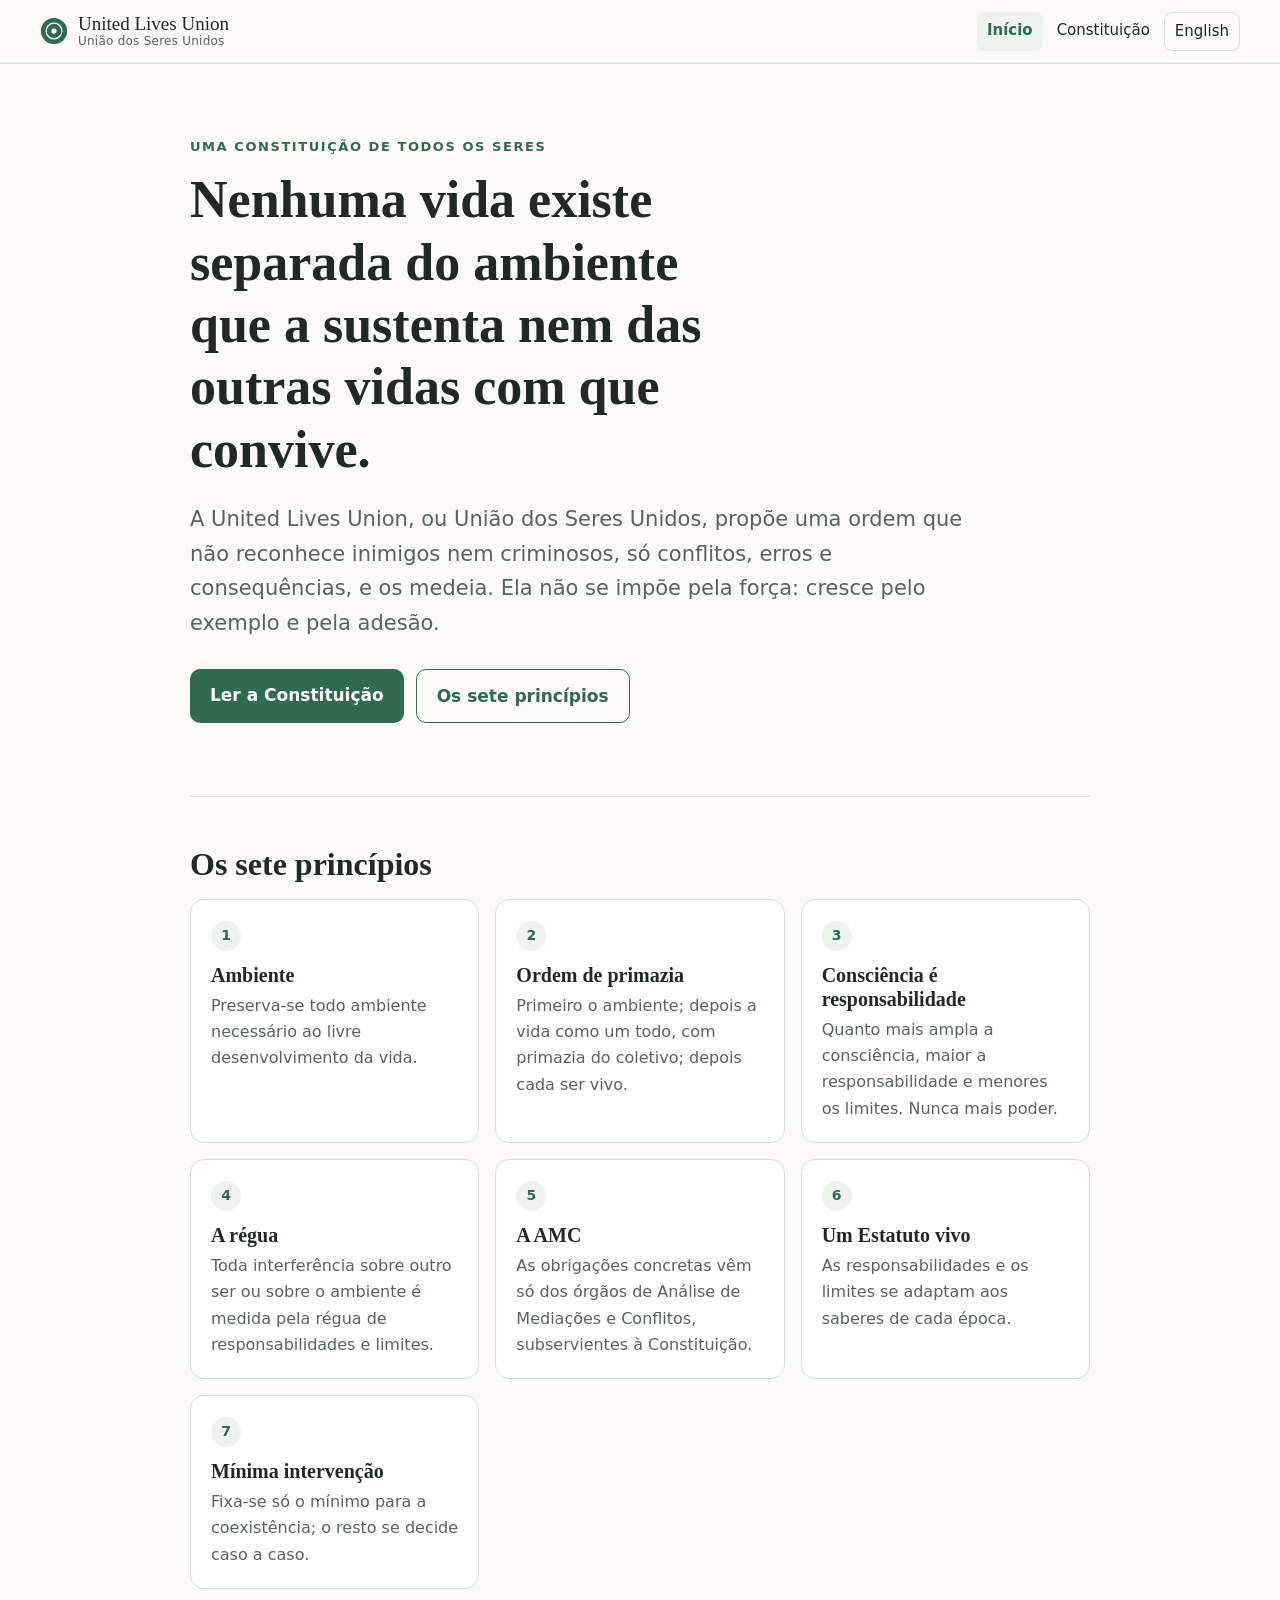
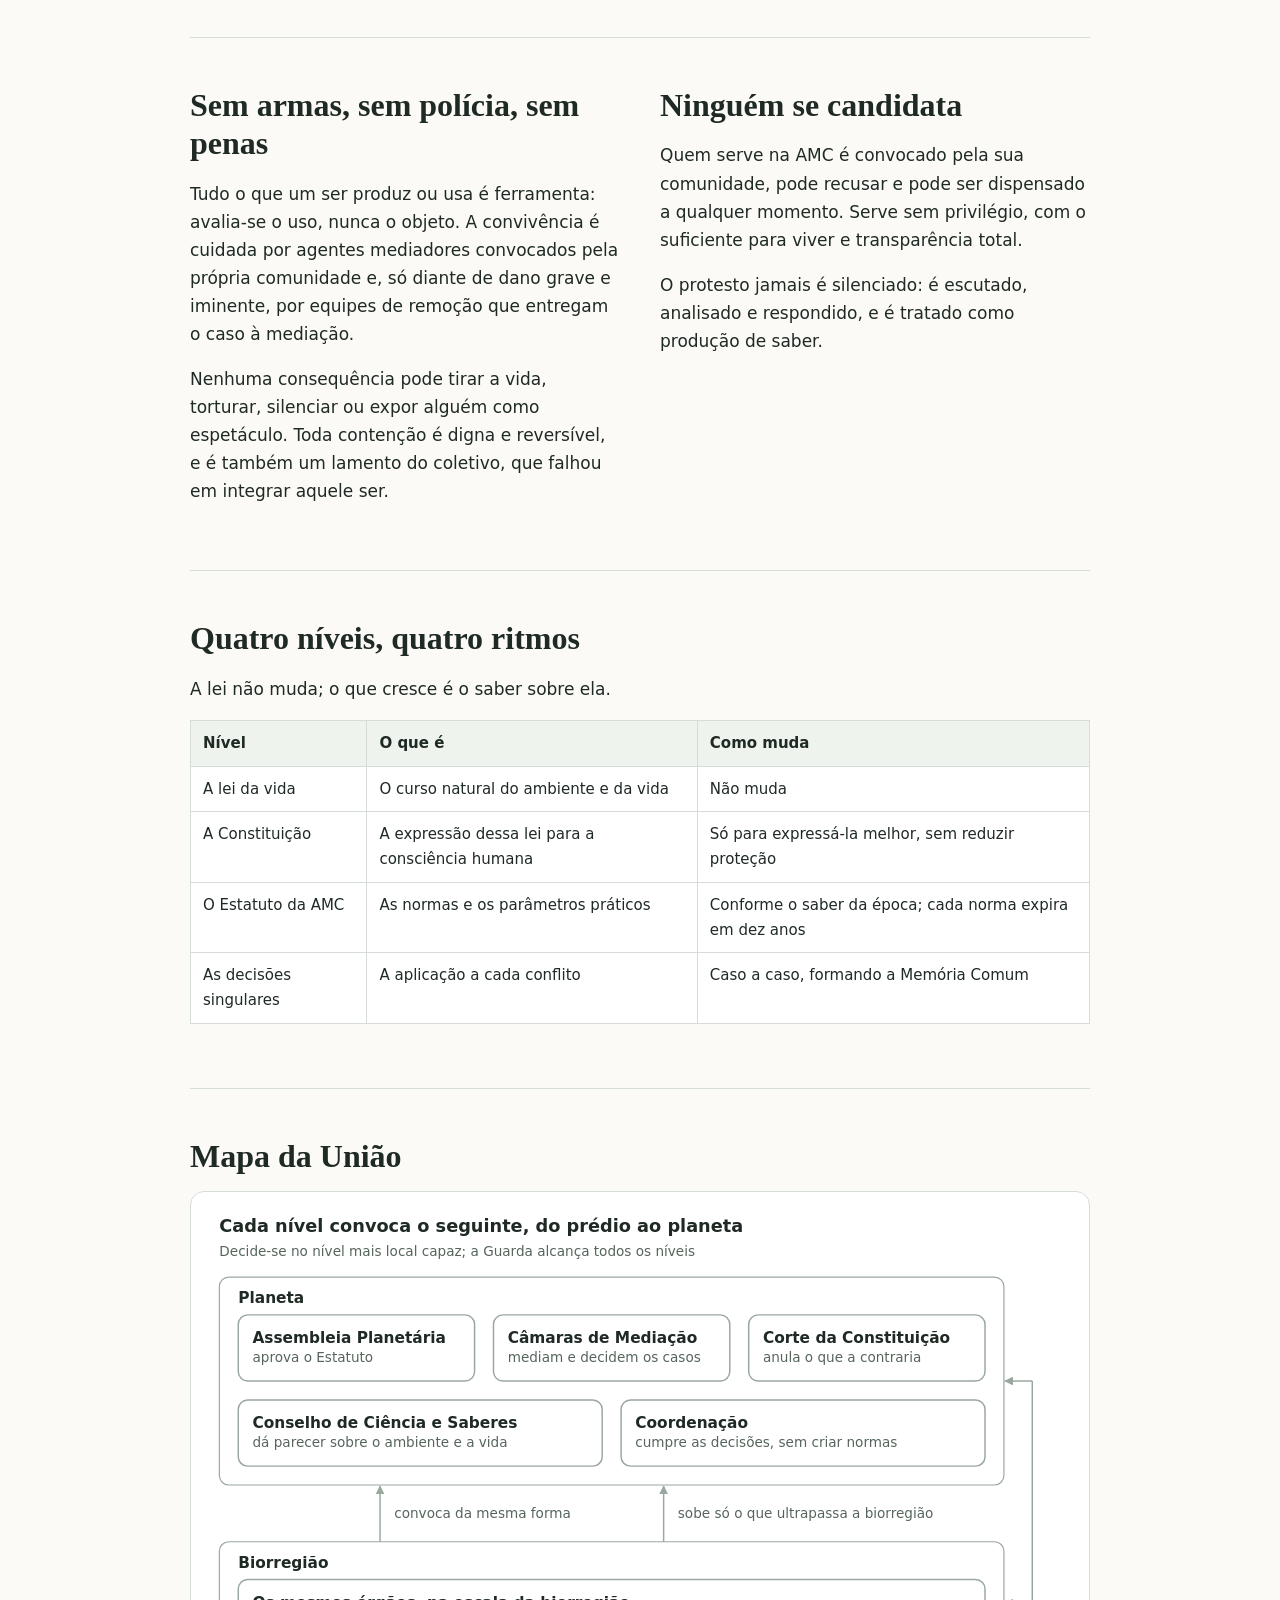
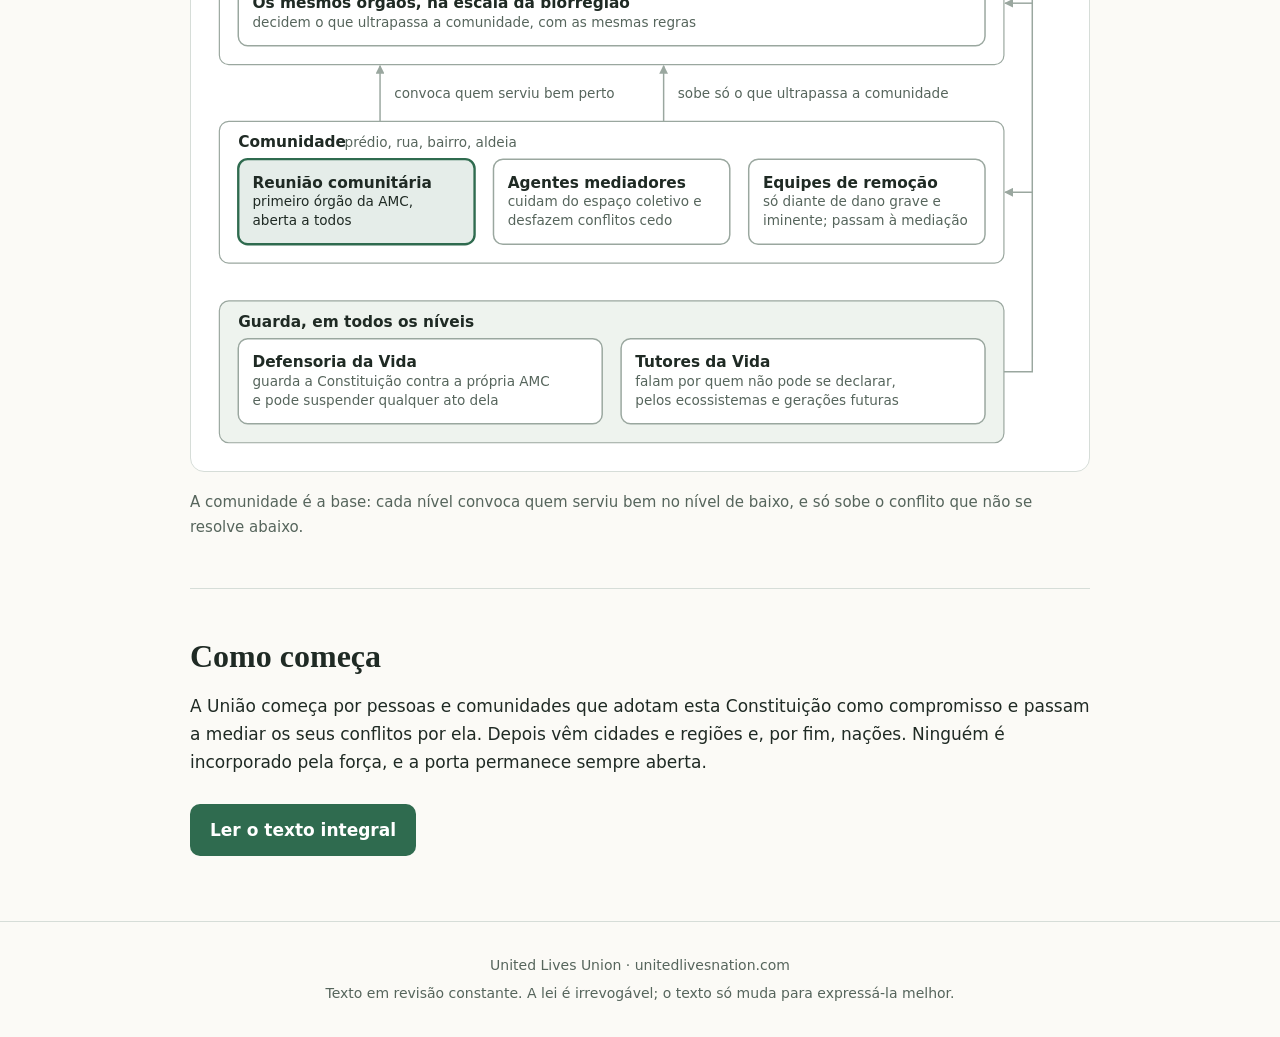
==== index.html @ 9b56b539 "Site da United Lives Union: Constituição e Estatuto (PT/EN) Co-Authored-By: Claude Opus 5.5 <noreply" ====
<!DOCTYPE html>
<html lang="pt-BR">
<head>
<meta charset="utf-8">
<meta name="viewport" content="width=device-width, initial-scale=1">
<title>United Lives Union — União dos Seres Unidos</title>
<meta name="description" content="Uma constituição de todos os seres: ambiente, vida e responsabilidade, sem armas, sem polícia e sem penas.">
<meta property="og:title" content="United Lives Union — União dos Seres Unidos">
<meta property="og:description" content="Uma constituição de todos os seres: ambiente, vida e responsabilidade, sem armas, sem polícia e sem penas.">
<link rel="icon" href="favicon.svg" type="image/svg+xml">
<link rel="stylesheet" href="style.css">
</head>
<body>
<header class="top">
  <a class="brand" href="index.html"><img src="favicon.svg" alt="" width="28" height="28"><span>United Lives Union<small>União dos Seres Unidos</small></span></a>
  <nav><a href="index.html" aria-current="page">Início</a><a href="constituicao.html">Constituição</a><a class="lang" href="en/index.html" hreflang="en">English</a></nav>
</header>
<main>

<section class="hero">
  <p class="eyebrow">Uma constituição de todos os seres</p>
  <h1>Nenhuma vida existe separada do ambiente que a sustenta nem das outras vidas com que convive.</h1>
  <p class="lead">A United Lives Union, ou União dos Seres Unidos, propõe uma ordem que não reconhece inimigos nem criminosos, só conflitos, erros e consequências, e os medeia. Ela não se impõe pela força: cresce pelo exemplo e pela adesão.</p>
  <p class="cta"><a class="btn" href="constituicao.html">Ler a Constituição</a><a class="btn ghost" href="#principios">Os sete princípios</a></p>
</section>
<section id="principios">
  <h2>Os sete princípios</h2>
  <ol class="cards"><li><span class="n">1</span><h3>Ambiente</h3><p>Preserva-se todo ambiente necessário ao livre desenvolvimento da vida.</p></li><li><span class="n">2</span><h3>Ordem de primazia</h3><p>Primeiro o ambiente; depois a vida como um todo, com primazia do coletivo; depois cada ser vivo.</p></li><li><span class="n">3</span><h3>Consciência é responsabilidade</h3><p>Quanto mais ampla a consciência, maior a responsabilidade e menores os limites. Nunca mais poder.</p></li><li><span class="n">4</span><h3>A régua</h3><p>Toda interferência sobre outro ser ou sobre o ambiente é medida pela régua de responsabilidades e limites.</p></li><li><span class="n">5</span><h3>A AMC</h3><p>As obrigações concretas vêm só dos órgãos de Análise de Mediações e Conflitos, subservientes à Constituição.</p></li><li><span class="n">6</span><h3>Um Estatuto vivo</h3><p>As responsabilidades e os limites se adaptam aos saberes de cada época.</p></li><li><span class="n">7</span><h3>Mínima intervenção</h3><p>Fixa-se só o mínimo para a coexistência; o resto se decide caso a caso.</p></li></ol>
</section>
<section class="split">
  <div>
    <h2>Sem armas, sem polícia, sem penas</h2>
    <p>Tudo o que um ser produz ou usa é ferramenta: avalia-se o uso, nunca o objeto. A convivência é cuidada por agentes mediadores convocados pela própria comunidade e, só diante de dano grave e iminente, por equipes de remoção que entregam o caso à mediação.</p>
    <p>Nenhuma consequência pode tirar a vida, torturar, silenciar ou expor alguém como espetáculo. Toda contenção é digna e reversível, e é também um lamento do coletivo, que falhou em integrar aquele ser.</p>
  </div>
  <div>
    <h2>Ninguém se candidata</h2>
    <p>Quem serve na AMC é convocado pela sua comunidade, pode recusar e pode ser dispensado a qualquer momento. Serve sem privilégio, com o suficiente para viver e transparência total.</p>
    <p>O protesto jamais é silenciado: é escutado, analisado e respondido, e é tratado como produção de saber.</p>
  </div>
</section>
<section>
  <h2>Quatro níveis, quatro ritmos</h2>
  <p>A lei não muda; o que cresce é o saber sobre ela.</p>
  <div class="tablewrap"><table>
  <thead><tr><th>Nível</th><th>O que é</th><th>Como muda</th></tr></thead>
  <tbody>
  <tr><td>A lei da vida</td><td>O curso natural do ambiente e da vida</td><td>Não muda</td></tr>
  <tr><td>A Constituição</td><td>A expressão dessa lei para a consciência humana</td><td>Só para expressá-la melhor, sem reduzir proteção</td></tr>
  <tr><td>O Estatuto da AMC</td><td>As normas e os parâmetros práticos</td><td>Conforme o saber da época; cada norma expira em dez anos</td></tr>
  <tr><td>As decisões singulares</td><td>A aplicação a cada conflito</td><td>Caso a caso, formando a Memória Comum</td></tr>
  </tbody></table></div>
</section>
<section>
  <h2>Mapa da União</h2>
  <figure class="map"><svg viewBox="0 0 760 744" xmlns="http://www.w3.org/2000/svg" role="img" aria-label="Cada nível convoca o seguinte, do prédio ao planeta" font-family="Inter, system-ui, sans-serif" font-size="13"><defs><marker id="a" viewBox="0 0 10 10" refX="9" refY="5" markerWidth="6" markerHeight="6" orient="auto-start-reverse"><path d="M0 0L10 5L0 10z" fill="#9aa79f"/></marker></defs><text x="24" y="34" font-size="15" font-weight="600" fill="#1f2a24">Cada nível convoca o seguinte, do prédio ao planeta</text><text x="24" y="54" font-size="11.5" fill="#56655c">Decide-se no nível mais local capaz; a Guarda alcança todos os níveis</text><rect x="24" y="72" width="664" height="176" rx="8" fill="none" stroke="#9aa79f" stroke-width="1"/><text x="40" y="94" font-weight="600" fill="#1f2a24">Planeta</text><rect x="40" y="104" width="200" height="56" rx="8" fill="#fff" stroke="#9aa79f" stroke-width="1.25"/><text x="52" y="128" font-weight="600" fill="#1f2a24">Assembleia Planetária</text><text x="52" y="144" font-size="11.5" fill="#56655c">aprova o Estatuto</text><rect x="256" y="104" width="200" height="56" rx="8" fill="#fff" stroke="#9aa79f" stroke-width="1.25"/><text x="268" y="128" font-weight="600" fill="#1f2a24">Câmaras de Mediação</text><text x="268" y="144" font-size="11.5" fill="#56655c">mediam e decidem os casos</text><rect x="472" y="104" width="200" height="56" rx="8" fill="#fff" stroke="#9aa79f" stroke-width="1.25"/><text x="484" y="128" font-weight="600" fill="#1f2a24">Corte da Constituição</text><text x="484" y="144" font-size="11.5" fill="#56655c">anula o que a contraria</text><rect x="40" y="176" width="308" height="56" rx="8" fill="#fff" stroke="#9aa79f" stroke-width="1.25"/><text x="52" y="200" font-weight="600" fill="#1f2a24">Conselho de Ciência e Saberes</text><text x="52" y="216" font-size="11.5" fill="#56655c">dá parecer sobre o ambiente e a vida</text><rect x="364" y="176" width="308" height="56" rx="8" fill="#fff" stroke="#9aa79f" stroke-width="1.25"/><text x="376" y="200" font-weight="600" fill="#1f2a24">Coordenação</text><text x="376" y="216" font-size="11.5" fill="#56655c">cumpre as decisões, sem criar normas</text><rect x="24" y="296" width="664" height="104" rx="8" fill="none" stroke="#9aa79f" stroke-width="1"/><text x="40" y="318" font-weight="600" fill="#1f2a24">Biorregião</text><rect x="40" y="328" width="632" height="56" rx="8" fill="#fff" stroke="#9aa79f" stroke-width="1.25"/><text x="52" y="352" font-weight="600" fill="#1f2a24">Os mesmos órgãos, na escala da biorregião</text><text x="52" y="368" font-size="11.5" fill="#56655c">decidem o que ultrapassa a comunidade, com as mesmas regras</text><rect x="24" y="448" width="664" height="120" rx="8" fill="none" stroke="#9aa79f" stroke-width="1"/><text x="40" y="470" font-weight="600" fill="#1f2a24">Comunidade</text><text x="130" y="470" font-size="11.5" fill="#56655c">prédio, rua, bairro, aldeia</text><rect x="40" y="480" width="200" height="72" rx="8" fill="#2f6b4f" fill-opacity="0.12" stroke="#2f6b4f" stroke-width="2"/><text x="52" y="504" font-weight="600" fill="#1f2a24">Reunião comunitária</text><text x="52" y="520" font-size="11.5" fill="#1f2a24">primeiro órgão da AMC,</text><text x="52" y="536" font-size="11.5" fill="#1f2a24">aberta a todos</text><rect x="256" y="480" width="200" height="72" rx="8" fill="#fff" stroke="#9aa79f" stroke-width="1.25"/><text x="268" y="504" font-weight="600" fill="#1f2a24">Agentes mediadores</text><text x="268" y="520" font-size="11.5" fill="#56655c">cuidam do espaço coletivo e</text><text x="268" y="536" font-size="11.5" fill="#56655c">desfazem conflitos cedo</text><rect x="472" y="480" width="200" height="72" rx="8" fill="#fff" stroke="#9aa79f" stroke-width="1.25"/><text x="484" y="504" font-weight="600" fill="#1f2a24">Equipes de remoção</text><text x="484" y="520" font-size="11.5" fill="#56655c">só diante de dano grave e</text><text x="484" y="536" font-size="11.5" fill="#56655c">iminente; passam à mediação</text><rect x="24" y="600" width="664" height="120" rx="8" fill="#eef3ee" stroke="#9aa79f" stroke-width="1"/><text x="40" y="622" font-weight="600" fill="#1f2a24">Guarda, em todos os níveis</text><rect x="40" y="632" width="308" height="72" rx="8" fill="#fff" stroke="#9aa79f" stroke-width="1.25"/><text x="52" y="656" font-weight="600" fill="#1f2a24">Defensoria da Vida</text><text x="52" y="672" font-size="11.5" fill="#56655c">guarda a Constituição contra a própria AMC</text><text x="52" y="688" font-size="11.5" fill="#56655c">e pode suspender qualquer ato dela</text><rect x="364" y="632" width="308" height="72" rx="8" fill="#fff" stroke="#9aa79f" stroke-width="1.25"/><text x="376" y="656" font-weight="600" fill="#1f2a24">Tutores da Vida</text><text x="376" y="672" font-size="11.5" fill="#56655c">falam por quem não pode se declarar,</text><text x="376" y="688" font-size="11.5" fill="#56655c">pelos ecossistemas e gerações futuras</text><path d="M160 296V249" fill="none" stroke="#9aa79f" stroke-width="1.25" marker-end="url(#a)"/><path d="M160 448V401" fill="none" stroke="#9aa79f" stroke-width="1.25" marker-end="url(#a)"/><path d="M400 296V249" fill="none" stroke="#9aa79f" stroke-width="1.25" marker-end="url(#a)"/><path d="M400 448V401" fill="none" stroke="#9aa79f" stroke-width="1.25" marker-end="url(#a)"/><path d="M712 160H689" fill="none" stroke="#9aa79f" stroke-width="1.25" marker-end="url(#a)"/><path d="M712 348H689" fill="none" stroke="#9aa79f" stroke-width="1.25" marker-end="url(#a)"/><path d="M712 508H689" fill="none" stroke="#9aa79f" stroke-width="1.25" marker-end="url(#a)"/><path d="M688 660H712V160" fill="none" stroke="#9aa79f" stroke-width="1.25"/><text x="172" y="276" font-size="11.5" fill="#56655c">convoca da mesma forma</text><text x="172" y="428" font-size="11.5" fill="#56655c">convoca quem serviu bem perto</text><text x="412" y="276" font-size="11.5" fill="#56655c">sobe só o que ultrapassa a biorregião</text><text x="412" y="428" font-size="11.5" fill="#56655c">sobe só o que ultrapassa a comunidade</text></svg><figcaption>A comunidade é a base: cada nível convoca quem serviu bem no nível de baixo, e só sobe o conflito que não se resolve abaixo.</figcaption></figure>
</section>
<section class="closing">
  <h2>Como começa</h2>
  <p>A União começa por pessoas e comunidades que adotam esta Constituição como compromisso e passam a mediar os seus conflitos por ela. Depois vêm cidades e regiões e, por fim, nações. Ninguém é incorporado pela força, e a porta permanece sempre aberta.</p>
  <p class="cta"><a class="btn" href="constituicao.html">Ler o texto integral</a></p>
</section>
</main>
<footer class="foot"><p>United Lives Union · unitedlivesnation.com</p><p>Texto em revisão constante. A lei é irrevogável; o texto só muda para expressá-la melhor.</p></footer>
</body>
</html>
---- style.css ----
:root{--ink:#1f2a24;--quiet:#56655c;--edge:#d6ddd8;--accent:#2f6b4f;--bg:#fbfaf6;--tint:#eef3ee;
--serif:"Iowan Old Style","Palatino Linotype",Palatino,Georgia,serif;--sans:Inter,system-ui,-apple-system,"Segoe UI",Roboto,sans-serif}
*{box-sizing:border-box}
html{scroll-behavior:smooth}
body{margin:0;background:var(--bg);color:var(--ink);font:17px/1.65 var(--sans);-webkit-text-size-adjust:100%}
a{color:var(--accent)}
.top{position:sticky;top:0;z-index:5;display:flex;align-items:center;justify-content:space-between;gap:16px;flex-wrap:wrap;
padding:12px clamp(16px,4vw,40px);background:rgba(251,250,246,.94);backdrop-filter:blur(6px);border-bottom:1px solid var(--edge)}
.brand{display:flex;align-items:center;gap:10px;text-decoration:none;color:var(--ink);font-family:var(--serif);font-size:19px;line-height:1.1}
.brand small{display:block;font-family:var(--sans);font-size:12px;color:var(--quiet);letter-spacing:.02em}
nav{display:flex;gap:4px;flex-wrap:wrap}
nav a{padding:6px 10px;border-radius:8px;text-decoration:none;color:var(--ink);font-size:15px}
nav a[aria-current]{background:var(--tint);color:var(--accent);font-weight:600}
nav a.lang{border:1px solid var(--edge)}
main{max-width:980px;margin:0 auto;padding:0 clamp(16px,4vw,40px)}
section{padding:48px 0;border-bottom:1px solid var(--edge)}
section:last-child{border-bottom:0}
h1,h2,h3{font-family:var(--serif);font-weight:600;line-height:1.2}
h2{font-size:clamp(24px,3.4vw,32px);margin:0 0 16px}
.eyebrow{text-transform:uppercase;letter-spacing:.12em;font-size:13px;color:var(--accent);font-weight:600;margin:0 0 12px}
.hero{padding:72px 0 56px}
.hero h1{font-size:clamp(30px,5.2vw,52px);margin:0 0 20px;max-width:22ch}
.lead{font-size:clamp(18px,2.2vw,21px);color:var(--quiet);max-width:60ch}
.cta{display:flex;gap:12px;flex-wrap:wrap;margin-top:28px}
.btn{display:inline-block;padding:12px 20px;border-radius:10px;background:var(--accent);color:#fff;text-decoration:none;font-weight:600}
.btn.ghost{background:transparent;color:var(--accent);border:1px solid var(--accent)}
.cards{list-style:none;padding:0;margin:0;display:grid;grid-template-columns:repeat(auto-fill,minmax(260px,1fr));gap:16px}
.cards li{background:#fff;border:1px solid var(--edge);border-radius:14px;padding:20px}
.cards .n{display:inline-grid;place-items:center;width:30px;height:30px;border-radius:50%;background:var(--tint);color:var(--accent);font-weight:700;font-size:14px}
.cards h3{font-size:20px;margin:12px 0 6px}
.cards p{margin:0;color:var(--quiet);font-size:16px}
.split{display:grid;grid-template-columns:repeat(auto-fit,minmax(300px,1fr));gap:40px}
.tablewrap{overflow-x:auto;margin:16px 0}
table{border-collapse:collapse;width:100%;font-size:15px;background:#fff}
th,td{text-align:left;vertical-align:top;padding:10px 12px;border:1px solid var(--edge)}
th{background:var(--tint);font-weight:600}
.map{margin:16px 0 0}
.map svg{width:100%;height:auto;background:#fff;border:1px solid var(--edge);border-radius:14px}
figcaption{color:var(--quiet);font-size:15px;margin-top:10px}
.doc{max-width:720px;margin:0 auto;padding:56px 0}
.doc h1{font-size:clamp(30px,4.6vw,44px);margin:0 0 16px}
.doc h2{margin-top:56px;padding-top:16px;border-top:2px solid var(--accent)}
.doc h3{font-size:21px;margin:36px 0 12px}
.doc .art strong{color:var(--accent);white-space:nowrap}
.doc em{color:var(--quiet)}
.toc{background:#fff;border:1px solid var(--edge);border-radius:14px;padding:14px 20px;margin:28px 0}
.toc summary{cursor:pointer;font-weight:600}
.toc ul{list-style:none;padding:0;margin:10px 0 0}
.toc li{padding:3px 0;font-size:15px}
.toc li.l2{font-weight:600;margin-top:8px}
.toc li.l3{padding-left:16px}
.toc a{text-decoration:none}
h2[id],h3[id]{scroll-margin-top:84px}
.foot{border-top:1px solid var(--edge);padding:28px clamp(16px,4vw,40px);color:var(--quiet);font-size:14px;text-align:center}
.foot p{margin:4px 0}
@media (max-width:600px){.top{position:static}body{font-size:16px}.hero{padding:48px 0 40px}section{padding:36px 0}}
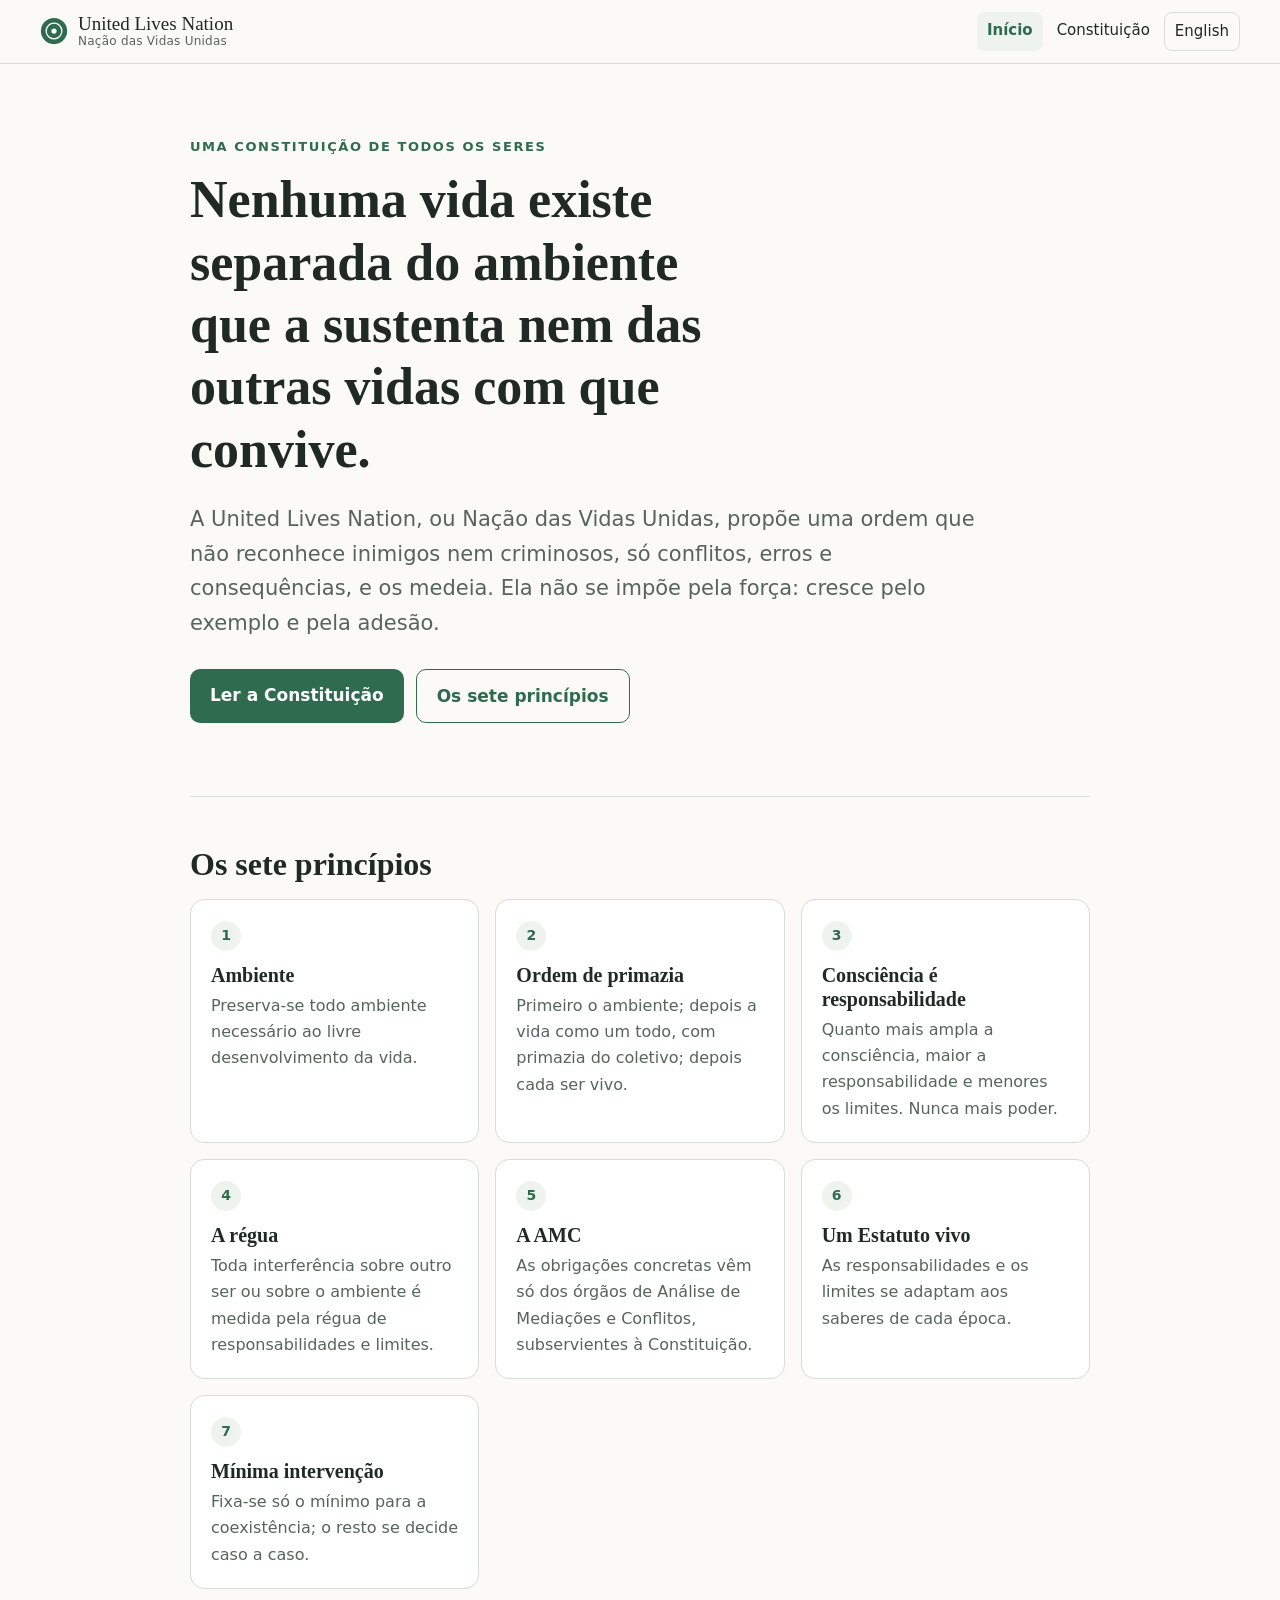
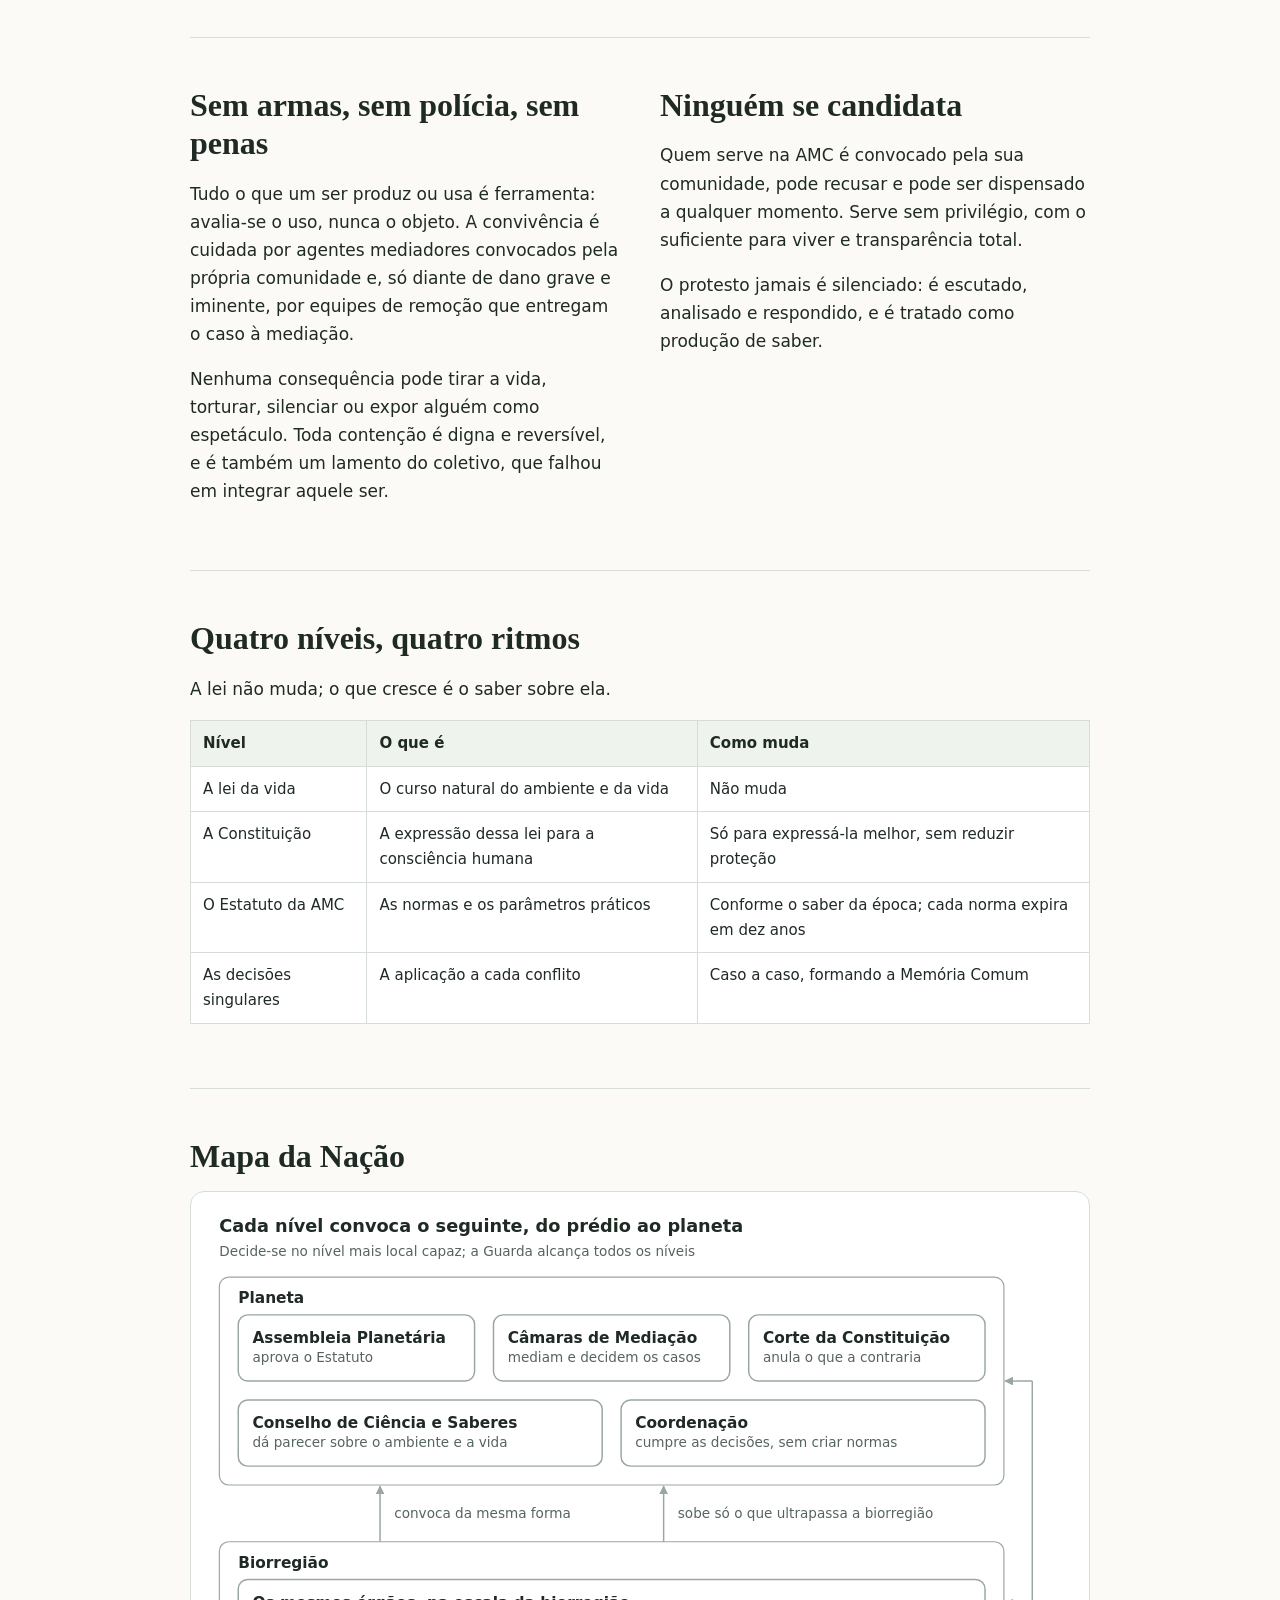
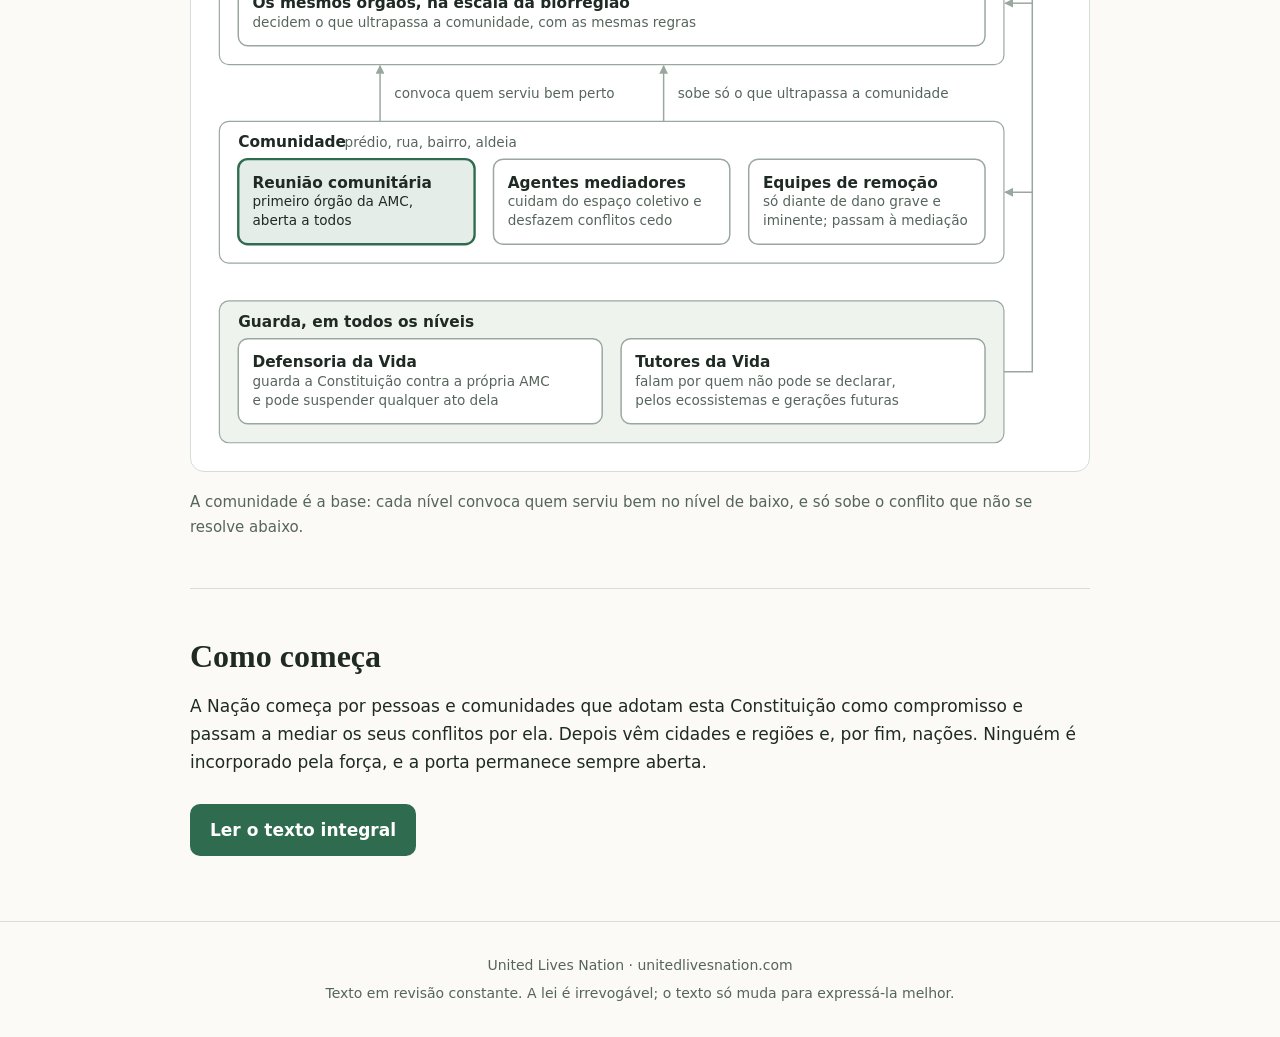
==== commit d135d078: "Nome correto: United Lives Nation, Nação das Vidas Unidas Co-Authored-By: Claude Opus 5.5 <noreply@a" ====
--- a/index.html
+++ b/index.html
@@ -3,16 +3,16 @@
 <head>
 <meta charset="utf-8">
 <meta name="viewport" content="width=device-width, initial-scale=1">
-<title>United Lives Union — União dos Seres Unidos</title>
+<title>United Lives Nation — Nação das Vidas Unidas</title>
 <meta name="description" content="Uma constituição de todos os seres: ambiente, vida e responsabilidade, sem armas, sem polícia e sem penas.">
-<meta property="og:title" content="United Lives Union — União dos Seres Unidos">
+<meta property="og:title" content="United Lives Nation — Nação das Vidas Unidas">
 <meta property="og:description" content="Uma constituição de todos os seres: ambiente, vida e responsabilidade, sem armas, sem polícia e sem penas.">
 <link rel="icon" href="favicon.svg" type="image/svg+xml">
 <link rel="stylesheet" href="style.css">
 </head>
 <body>
 <header class="top">
-  <a class="brand" href="index.html"><img src="favicon.svg" alt="" width="28" height="28"><span>United Lives Union<small>União dos Seres Unidos</small></span></a>
+  <a class="brand" href="index.html"><img src="favicon.svg" alt="" width="28" height="28"><span>United Lives Nation<small>Nação das Vidas Unidas</small></span></a>
   <nav><a href="index.html" aria-current="page">Início</a><a href="constituicao.html">Constituição</a><a class="lang" href="en/index.html" hreflang="en">English</a></nav>
 </header>
 <main>
@@ -20,7 +20,7 @@
 <section class="hero">
   <p class="eyebrow">Uma constituição de todos os seres</p>
   <h1>Nenhuma vida existe separada do ambiente que a sustenta nem das outras vidas com que convive.</h1>
-  <p class="lead">A United Lives Union, ou União dos Seres Unidos, propõe uma ordem que não reconhece inimigos nem criminosos, só conflitos, erros e consequências, e os medeia. Ela não se impõe pela força: cresce pelo exemplo e pela adesão.</p>
+  <p class="lead">A United Lives Nation, ou Nação das Vidas Unidas, propõe uma ordem que não reconhece inimigos nem criminosos, só conflitos, erros e consequências, e os medeia. Ela não se impõe pela força: cresce pelo exemplo e pela adesão.</p>
   <p class="cta"><a class="btn" href="constituicao.html">Ler a Constituição</a><a class="btn ghost" href="#principios">Os sete princípios</a></p>
 </section>
 <section id="principios">
@@ -52,15 +52,15 @@
   </tbody></table></div>
 </section>
 <section>
-  <h2>Mapa da União</h2>
+  <h2>Mapa da Nação</h2>
   <figure class="map"><svg viewBox="0 0 760 744" xmlns="http://www.w3.org/2000/svg" role="img" aria-label="Cada nível convoca o seguinte, do prédio ao planeta" font-family="Inter, system-ui, sans-serif" font-size="13"><defs><marker id="a" viewBox="0 0 10 10" refX="9" refY="5" markerWidth="6" markerHeight="6" orient="auto-start-reverse"><path d="M0 0L10 5L0 10z" fill="#9aa79f"/></marker></defs><text x="24" y="34" font-size="15" font-weight="600" fill="#1f2a24">Cada nível convoca o seguinte, do prédio ao planeta</text><text x="24" y="54" font-size="11.5" fill="#56655c">Decide-se no nível mais local capaz; a Guarda alcança todos os níveis</text><rect x="24" y="72" width="664" height="176" rx="8" fill="none" stroke="#9aa79f" stroke-width="1"/><text x="40" y="94" font-weight="600" fill="#1f2a24">Planeta</text><rect x="40" y="104" width="200" height="56" rx="8" fill="#fff" stroke="#9aa79f" stroke-width="1.25"/><text x="52" y="128" font-weight="600" fill="#1f2a24">Assembleia Planetária</text><text x="52" y="144" font-size="11.5" fill="#56655c">aprova o Estatuto</text><rect x="256" y="104" width="200" height="56" rx="8" fill="#fff" stroke="#9aa79f" stroke-width="1.25"/><text x="268" y="128" font-weight="600" fill="#1f2a24">Câmaras de Mediação</text><text x="268" y="144" font-size="11.5" fill="#56655c">mediam e decidem os casos</text><rect x="472" y="104" width="200" height="56" rx="8" fill="#fff" stroke="#9aa79f" stroke-width="1.25"/><text x="484" y="128" font-weight="600" fill="#1f2a24">Corte da Constituição</text><text x="484" y="144" font-size="11.5" fill="#56655c">anula o que a contraria</text><rect x="40" y="176" width="308" height="56" rx="8" fill="#fff" stroke="#9aa79f" stroke-width="1.25"/><text x="52" y="200" font-weight="600" fill="#1f2a24">Conselho de Ciência e Saberes</text><text x="52" y="216" font-size="11.5" fill="#56655c">dá parecer sobre o ambiente e a vida</text><rect x="364" y="176" width="308" height="56" rx="8" fill="#fff" stroke="#9aa79f" stroke-width="1.25"/><text x="376" y="200" font-weight="600" fill="#1f2a24">Coordenação</text><text x="376" y="216" font-size="11.5" fill="#56655c">cumpre as decisões, sem criar normas</text><rect x="24" y="296" width="664" height="104" rx="8" fill="none" stroke="#9aa79f" stroke-width="1"/><text x="40" y="318" font-weight="600" fill="#1f2a24">Biorregião</text><rect x="40" y="328" width="632" height="56" rx="8" fill="#fff" stroke="#9aa79f" stroke-width="1.25"/><text x="52" y="352" font-weight="600" fill="#1f2a24">Os mesmos órgãos, na escala da biorregião</text><text x="52" y="368" font-size="11.5" fill="#56655c">decidem o que ultrapassa a comunidade, com as mesmas regras</text><rect x="24" y="448" width="664" height="120" rx="8" fill="none" stroke="#9aa79f" stroke-width="1"/><text x="40" y="470" font-weight="600" fill="#1f2a24">Comunidade</text><text x="130" y="470" font-size="11.5" fill="#56655c">prédio, rua, bairro, aldeia</text><rect x="40" y="480" width="200" height="72" rx="8" fill="#2f6b4f" fill-opacity="0.12" stroke="#2f6b4f" stroke-width="2"/><text x="52" y="504" font-weight="600" fill="#1f2a24">Reunião comunitária</text><text x="52" y="520" font-size="11.5" fill="#1f2a24">primeiro órgão da AMC,</text><text x="52" y="536" font-size="11.5" fill="#1f2a24">aberta a todos</text><rect x="256" y="480" width="200" height="72" rx="8" fill="#fff" stroke="#9aa79f" stroke-width="1.25"/><text x="268" y="504" font-weight="600" fill="#1f2a24">Agentes mediadores</text><text x="268" y="520" font-size="11.5" fill="#56655c">cuidam do espaço coletivo e</text><text x="268" y="536" font-size="11.5" fill="#56655c">desfazem conflitos cedo</text><rect x="472" y="480" width="200" height="72" rx="8" fill="#fff" stroke="#9aa79f" stroke-width="1.25"/><text x="484" y="504" font-weight="600" fill="#1f2a24">Equipes de remoção</text><text x="484" y="520" font-size="11.5" fill="#56655c">só diante de dano grave e</text><text x="484" y="536" font-size="11.5" fill="#56655c">iminente; passam à mediação</text><rect x="24" y="600" width="664" height="120" rx="8" fill="#eef3ee" stroke="#9aa79f" stroke-width="1"/><text x="40" y="622" font-weight="600" fill="#1f2a24">Guarda, em todos os níveis</text><rect x="40" y="632" width="308" height="72" rx="8" fill="#fff" stroke="#9aa79f" stroke-width="1.25"/><text x="52" y="656" font-weight="600" fill="#1f2a24">Defensoria da Vida</text><text x="52" y="672" font-size="11.5" fill="#56655c">guarda a Constituição contra a própria AMC</text><text x="52" y="688" font-size="11.5" fill="#56655c">e pode suspender qualquer ato dela</text><rect x="364" y="632" width="308" height="72" rx="8" fill="#fff" stroke="#9aa79f" stroke-width="1.25"/><text x="376" y="656" font-weight="600" fill="#1f2a24">Tutores da Vida</text><text x="376" y="672" font-size="11.5" fill="#56655c">falam por quem não pode se declarar,</text><text x="376" y="688" font-size="11.5" fill="#56655c">pelos ecossistemas e gerações futuras</text><path d="M160 296V249" fill="none" stroke="#9aa79f" stroke-width="1.25" marker-end="url(#a)"/><path d="M160 448V401" fill="none" stroke="#9aa79f" stroke-width="1.25" marker-end="url(#a)"/><path d="M400 296V249" fill="none" stroke="#9aa79f" stroke-width="1.25" marker-end="url(#a)"/><path d="M400 448V401" fill="none" stroke="#9aa79f" stroke-width="1.25" marker-end="url(#a)"/><path d="M712 160H689" fill="none" stroke="#9aa79f" stroke-width="1.25" marker-end="url(#a)"/><path d="M712 348H689" fill="none" stroke="#9aa79f" stroke-width="1.25" marker-end="url(#a)"/><path d="M712 508H689" fill="none" stroke="#9aa79f" stroke-width="1.25" marker-end="url(#a)"/><path d="M688 660H712V160" fill="none" stroke="#9aa79f" stroke-width="1.25"/><text x="172" y="276" font-size="11.5" fill="#56655c">convoca da mesma forma</text><text x="172" y="428" font-size="11.5" fill="#56655c">convoca quem serviu bem perto</text><text x="412" y="276" font-size="11.5" fill="#56655c">sobe só o que ultrapassa a biorregião</text><text x="412" y="428" font-size="11.5" fill="#56655c">sobe só o que ultrapassa a comunidade</text></svg><figcaption>A comunidade é a base: cada nível convoca quem serviu bem no nível de baixo, e só sobe o conflito que não se resolve abaixo.</figcaption></figure>
 </section>
 <section class="closing">
   <h2>Como começa</h2>
-  <p>A União começa por pessoas e comunidades que adotam esta Constituição como compromisso e passam a mediar os seus conflitos por ela. Depois vêm cidades e regiões e, por fim, nações. Ninguém é incorporado pela força, e a porta permanece sempre aberta.</p>
+  <p>A Nação começa por pessoas e comunidades que adotam esta Constituição como compromisso e passam a mediar os seus conflitos por ela. Depois vêm cidades e regiões e, por fim, nações. Ninguém é incorporado pela força, e a porta permanece sempre aberta.</p>
   <p class="cta"><a class="btn" href="constituicao.html">Ler o texto integral</a></p>
 </section>
 </main>
-<footer class="foot"><p>United Lives Union · unitedlivesnation.com</p><p>Texto em revisão constante. A lei é irrevogável; o texto só muda para expressá-la melhor.</p></footer>
+<footer class="foot"><p>United Lives Nation · unitedlivesnation.com</p><p>Texto em revisão constante. A lei é irrevogável; o texto só muda para expressá-la melhor.</p></footer>
 </body>
 </html>
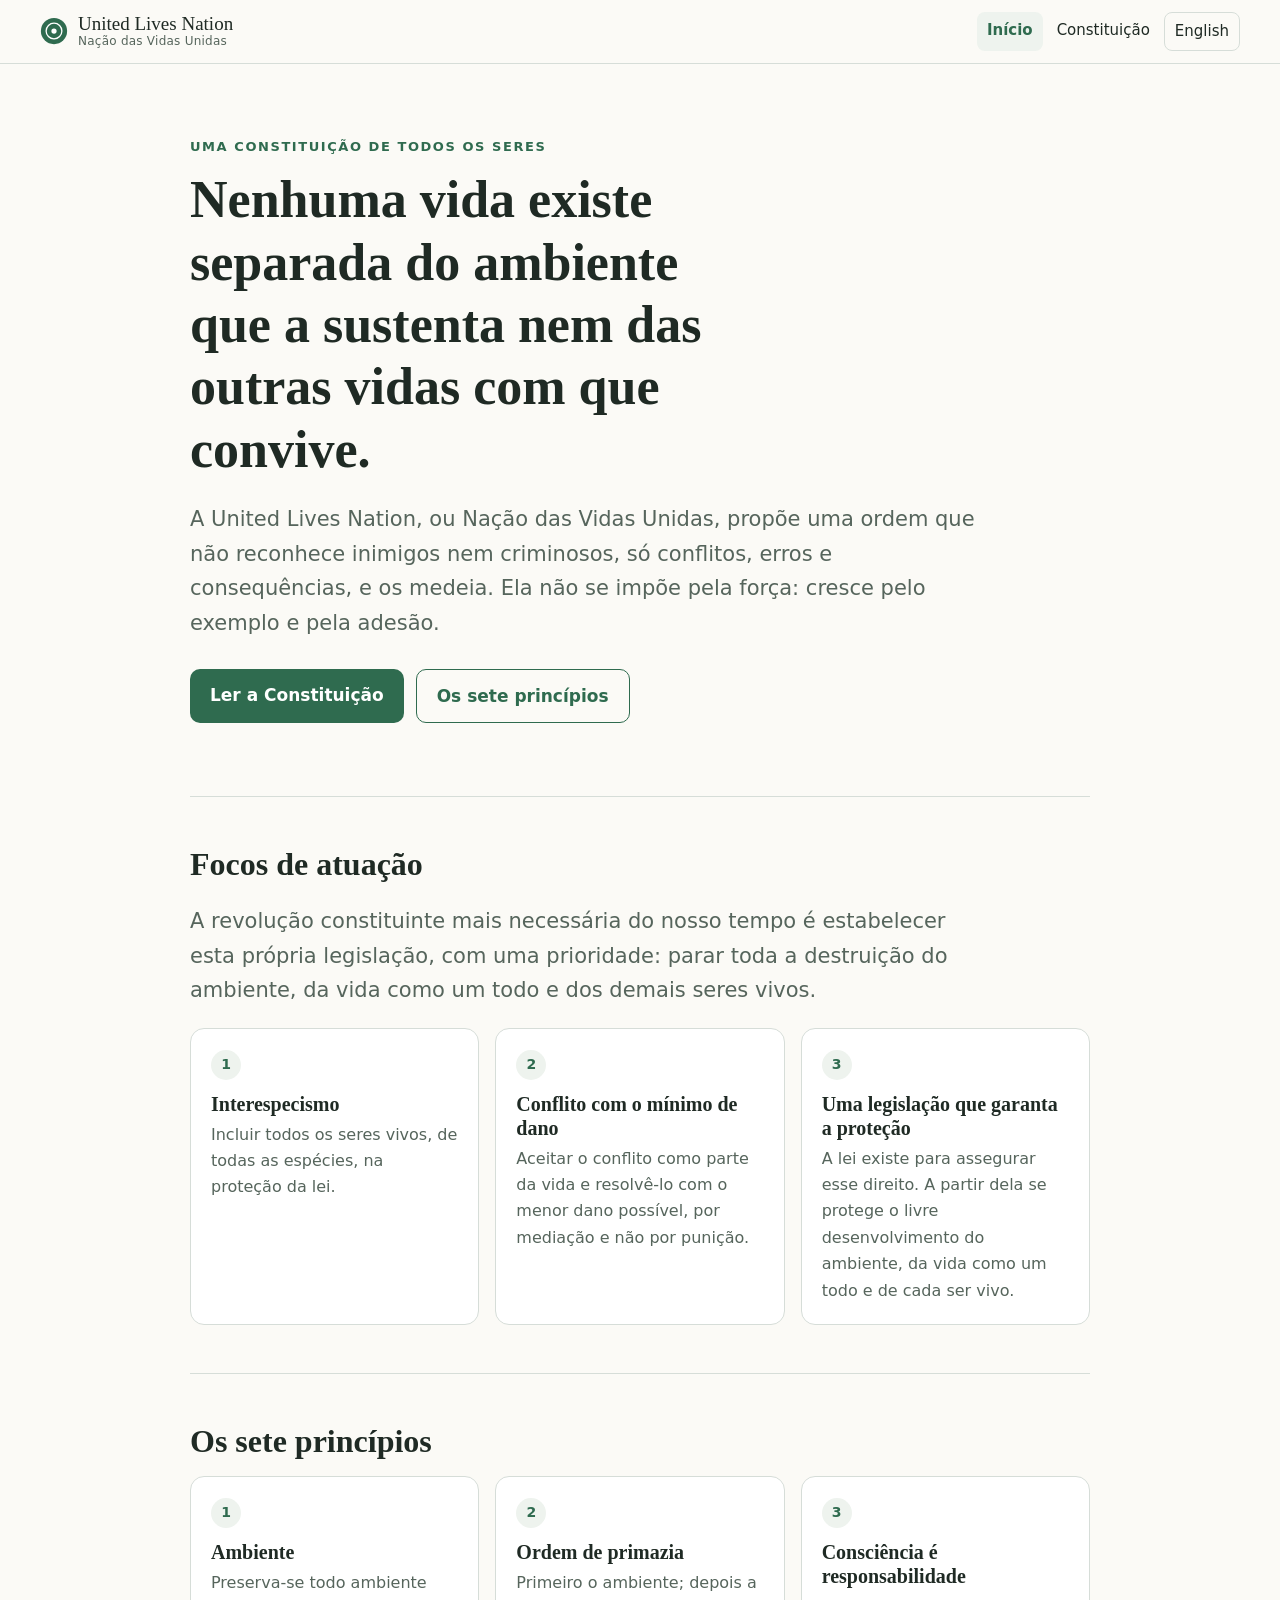
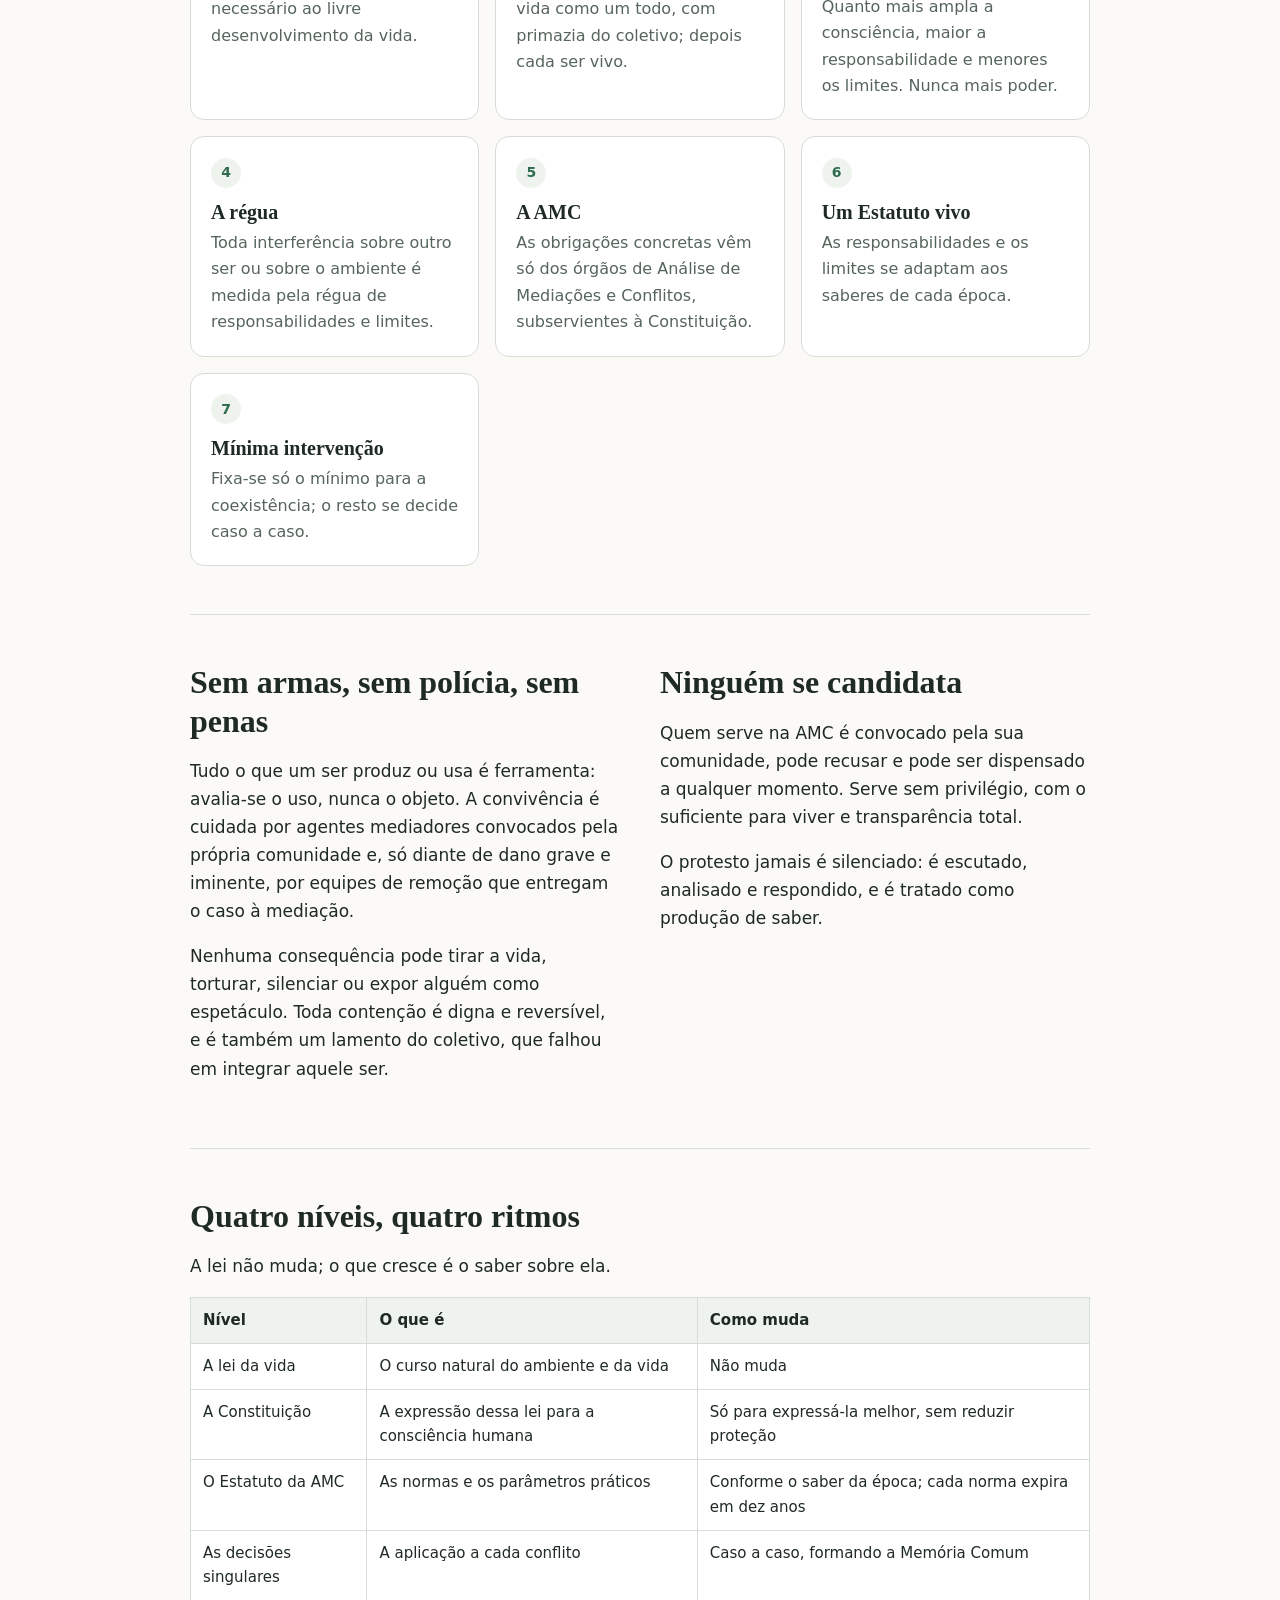
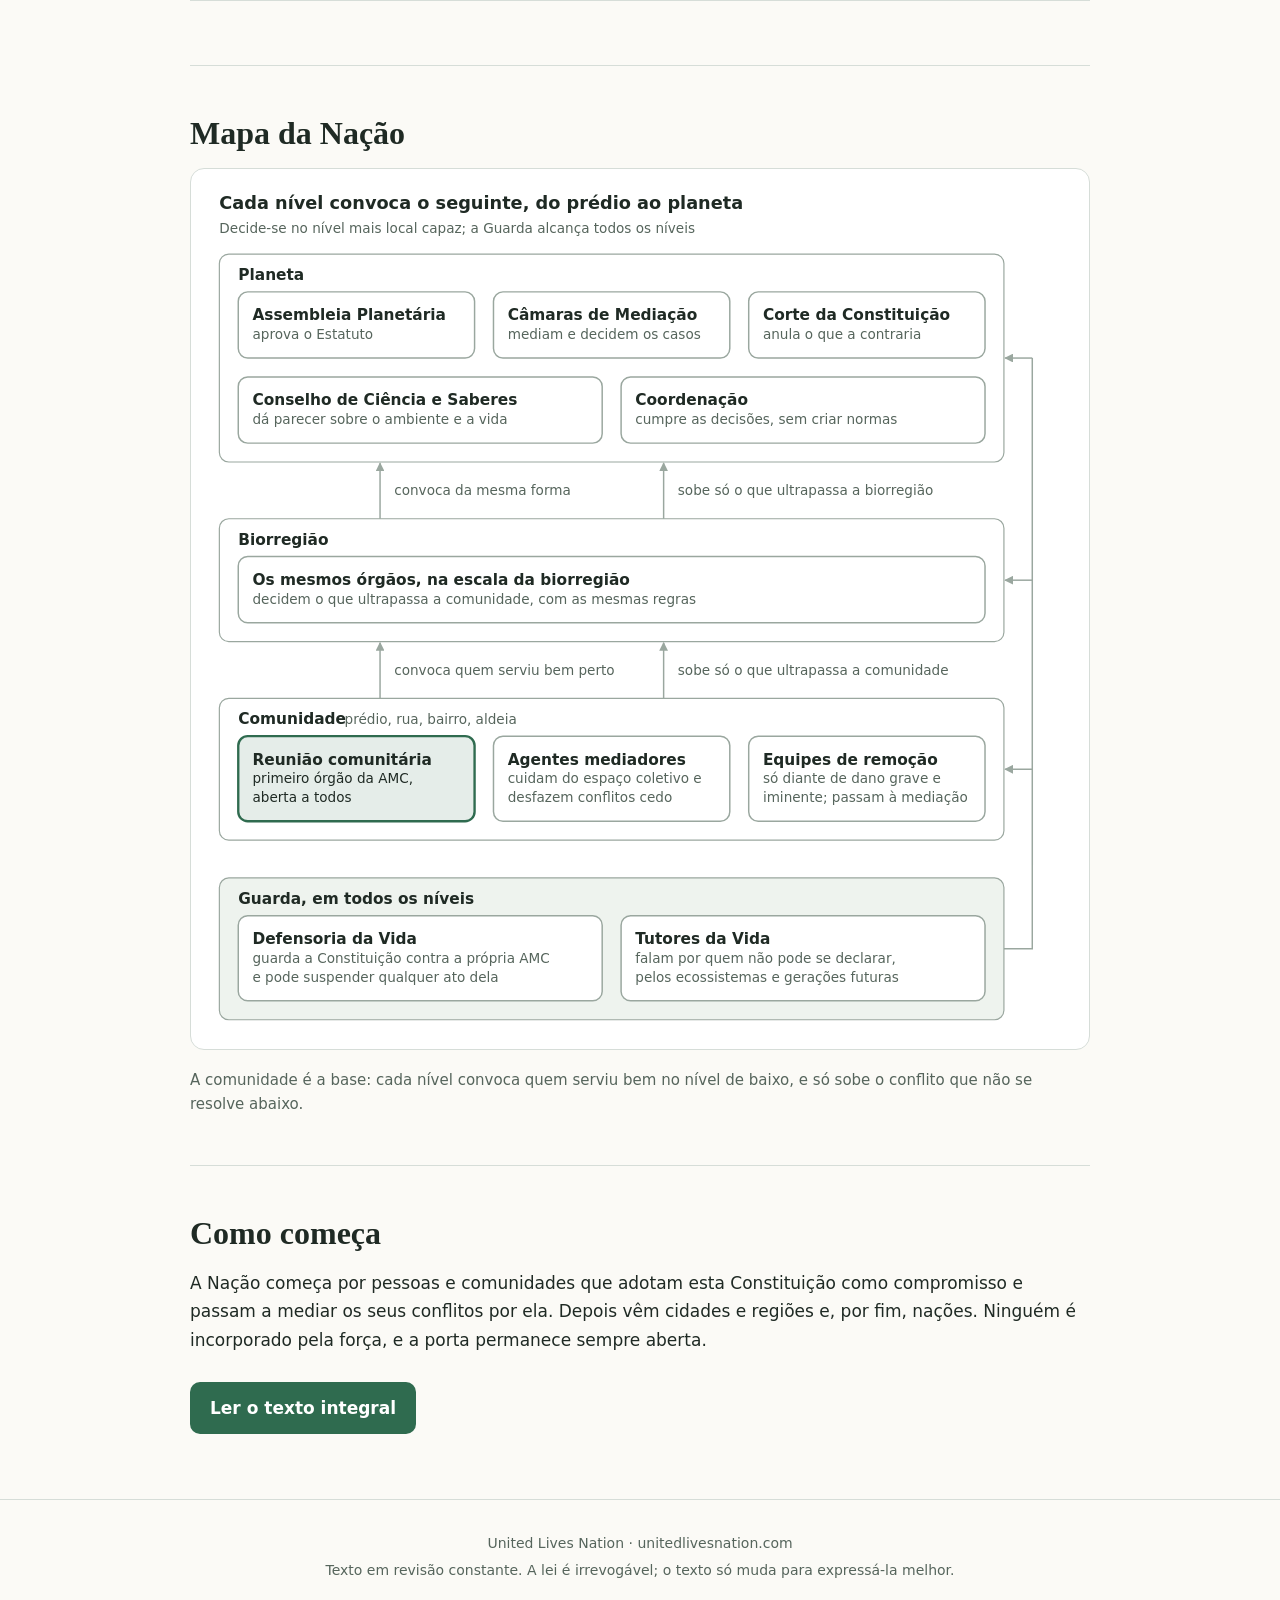
==== commit eb7856b2: "Focos de atuação da ULN na página inicial Co-Authored-By: Claude Opus 5.5 <noreply@anthropic.com> Cl" ====
--- a/index.html
+++ b/index.html
@@ -22,6 +22,15 @@
   <h1>Nenhuma vida existe separada do ambiente que a sustenta nem das outras vidas com que convive.</h1>
   <p class="lead">A United Lives Nation, ou Nação das Vidas Unidas, propõe uma ordem que não reconhece inimigos nem criminosos, só conflitos, erros e consequências, e os medeia. Ela não se impõe pela força: cresce pelo exemplo e pela adesão.</p>
   <p class="cta"><a class="btn" href="constituicao.html">Ler a Constituição</a><a class="btn ghost" href="#principios">Os sete princípios</a></p>
+</section>
+<section id="focos" class="focos">
+  <h2>Focos de atuação</h2>
+  <p class="lead">A revolução constituinte mais necessária do nosso tempo é estabelecer esta própria legislação, com uma prioridade: parar toda a destruição do ambiente, da vida como um todo e dos demais seres vivos.</p>
+  <ol class="cards">
+    <li><span class="n">1</span><h3>Interespecismo</h3><p>Incluir todos os seres vivos, de todas as espécies, na proteção da lei.</p></li>
+    <li><span class="n">2</span><h3>Conflito com o mínimo de dano</h3><p>Aceitar o conflito como parte da vida e resolvê-lo com o menor dano possível, por mediação e não por punição.</p></li>
+    <li><span class="n">3</span><h3>Uma legislação que garanta a proteção</h3><p>A lei existe para assegurar esse direito. A partir dela se protege o livre desenvolvimento do ambiente, da vida como um todo e de cada ser vivo.</p></li>
+  </ol>
 </section>
 <section id="principios">
   <h2>Os sete princípios</h2>
--- a/style.css
+++ b/style.css
@@ -24,6 +24,7 @@
 .cta{display:flex;gap:12px;flex-wrap:wrap;margin-top:28px}
 .btn{display:inline-block;padding:12px 20px;border-radius:10px;background:var(--accent);color:#fff;text-decoration:none;font-weight:600}
 .btn.ghost{background:transparent;color:var(--accent);border:1px solid var(--accent)}
+.focos .lead{margin-bottom:20px}
 .cards{list-style:none;padding:0;margin:0;display:grid;grid-template-columns:repeat(auto-fill,minmax(260px,1fr));gap:16px}
 .cards li{background:#fff;border:1px solid var(--edge);border-radius:14px;padding:20px}
 .cards .n{display:inline-grid;place-items:center;width:30px;height:30px;border-radius:50%;background:var(--tint);color:var(--accent);font-weight:700;font-size:14px}
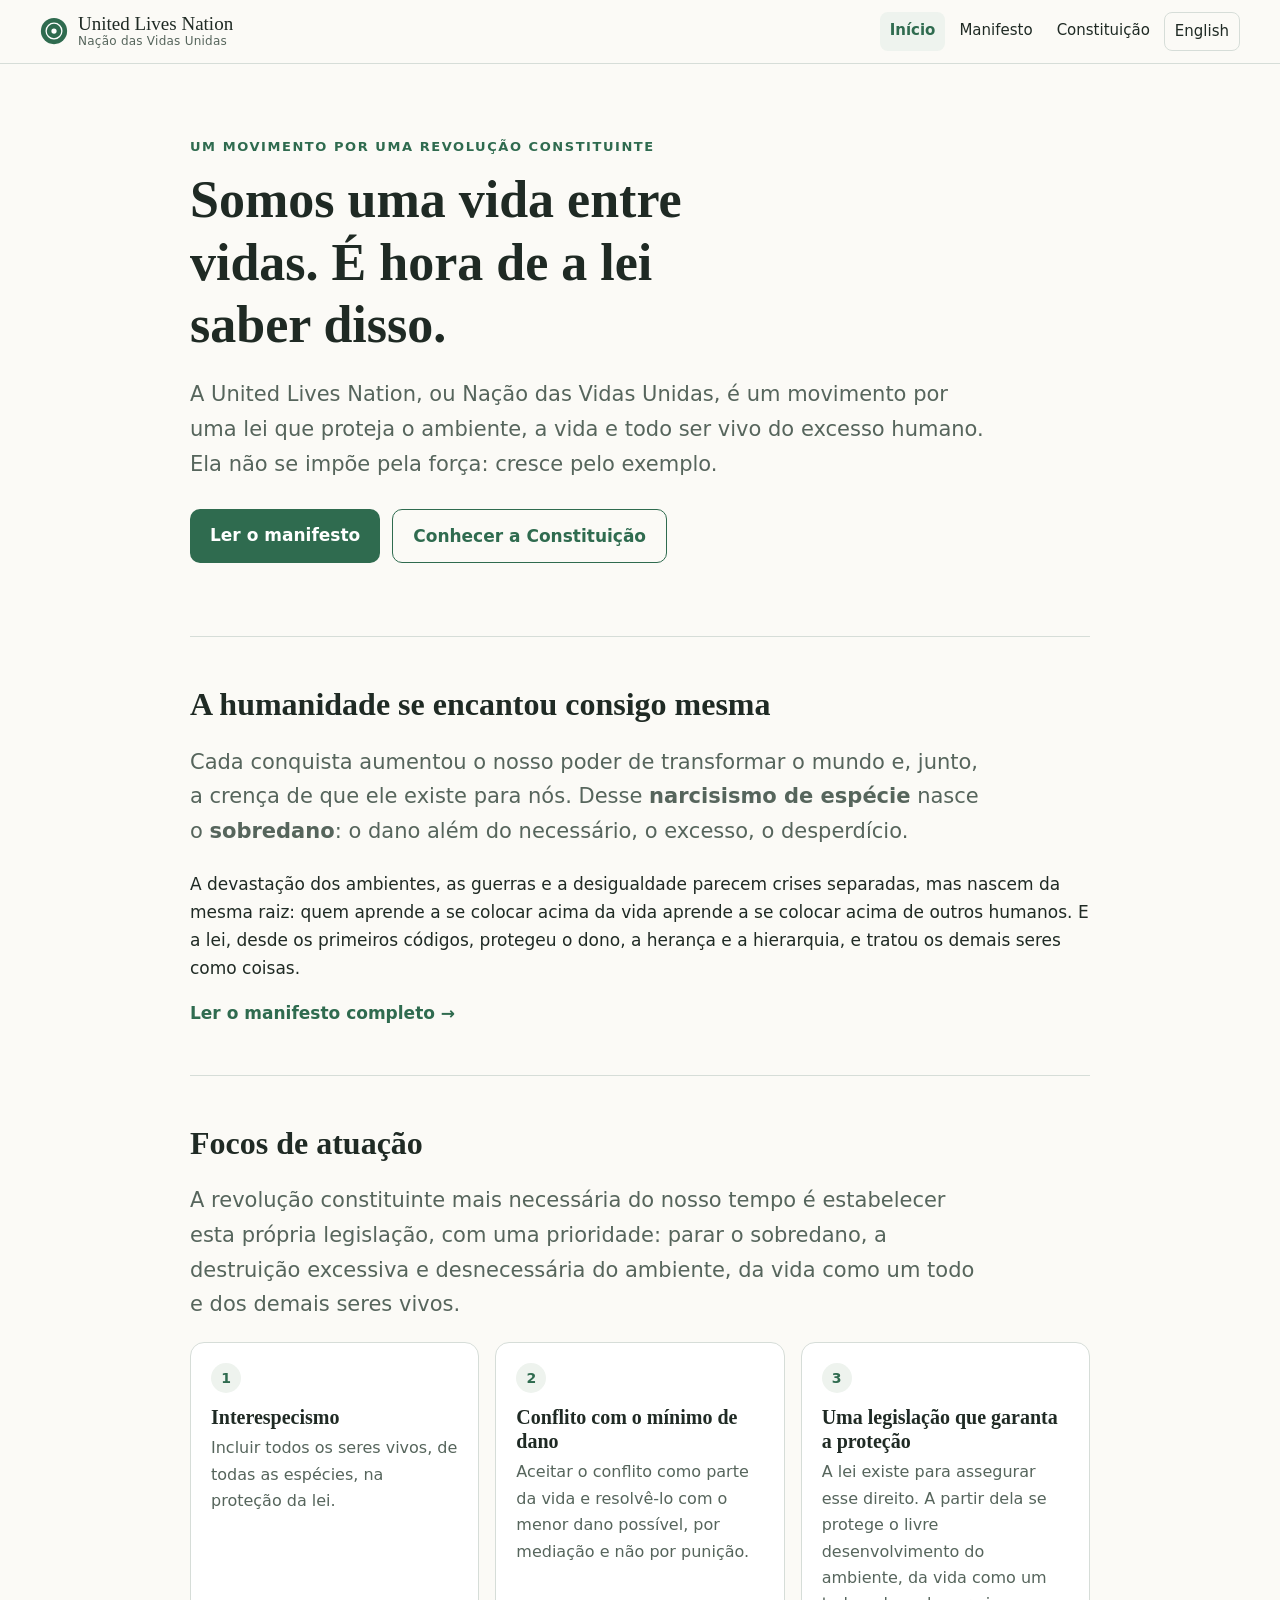
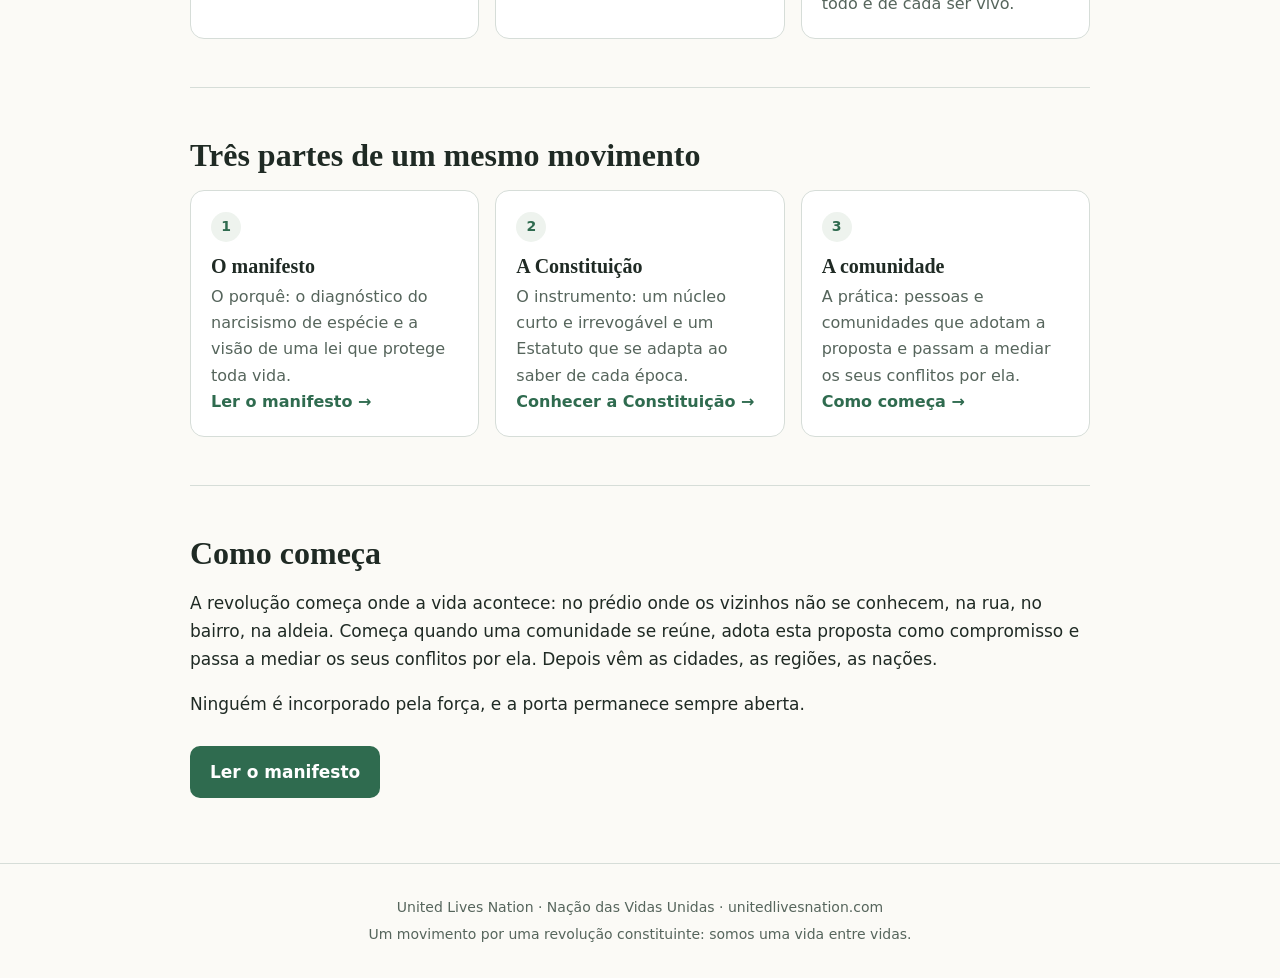
==== commit 2f1cd2dd: "Manifesto da ULN e nova estrutura do site: movimento, manifesto e Constituição como instrumento Co-A" ====
--- a/index.html
+++ b/index.html
@@ -4,72 +4,55 @@
 <meta charset="utf-8">
 <meta name="viewport" content="width=device-width, initial-scale=1">
 <title>United Lives Nation — Nação das Vidas Unidas</title>
-<meta name="description" content="Uma constituição de todos os seres: ambiente, vida e responsabilidade, sem armas, sem polícia e sem penas.">
+<meta name="description" content="Um movimento por uma revolução constituinte: uma lei que proteja o ambiente, a vida e todo ser vivo do excesso humano.">
 <meta property="og:title" content="United Lives Nation — Nação das Vidas Unidas">
-<meta property="og:description" content="Uma constituição de todos os seres: ambiente, vida e responsabilidade, sem armas, sem polícia e sem penas.">
+<meta property="og:description" content="Um movimento por uma revolução constituinte: uma lei que proteja o ambiente, a vida e todo ser vivo do excesso humano.">
 <link rel="icon" href="favicon.svg" type="image/svg+xml">
 <link rel="stylesheet" href="style.css">
 </head>
 <body>
 <header class="top">
   <a class="brand" href="index.html"><img src="favicon.svg" alt="" width="28" height="28"><span>United Lives Nation<small>Nação das Vidas Unidas</small></span></a>
-  <nav><a href="index.html" aria-current="page">Início</a><a href="constituicao.html">Constituição</a><a class="lang" href="en/index.html" hreflang="en">English</a></nav>
+  <nav><a href="index.html" aria-current="page">Início</a><a href="manifesto.html">Manifesto</a><a href="constituicao.html">Constituição</a><a class="lang" href="en/index.html" hreflang="en">English</a></nav>
 </header>
 <main>
 
 <section class="hero">
-  <p class="eyebrow">Uma constituição de todos os seres</p>
-  <h1>Nenhuma vida existe separada do ambiente que a sustenta nem das outras vidas com que convive.</h1>
-  <p class="lead">A United Lives Nation, ou Nação das Vidas Unidas, propõe uma ordem que não reconhece inimigos nem criminosos, só conflitos, erros e consequências, e os medeia. Ela não se impõe pela força: cresce pelo exemplo e pela adesão.</p>
-  <p class="cta"><a class="btn" href="constituicao.html">Ler a Constituição</a><a class="btn ghost" href="#principios">Os sete princípios</a></p>
+  <p class="eyebrow">Um movimento por uma revolução constituinte</p>
+  <h1>Somos uma vida entre vidas. É hora de a lei saber disso.</h1>
+  <p class="lead">A United Lives Nation, ou Nação das Vidas Unidas, é um movimento por uma lei que proteja o ambiente, a vida e todo ser vivo do excesso humano. Ela não se impõe pela força: cresce pelo exemplo.</p>
+  <p class="cta"><a class="btn" href="manifesto.html">Ler o manifesto</a><a class="btn ghost" href="constituicao.html">Conhecer a Constituição</a></p>
+</section>
+<section id="diagnostico">
+  <h2>A humanidade se encantou consigo mesma</h2>
+  <p class="lead">Cada conquista aumentou o nosso poder de transformar o mundo e, junto, a crença de que ele existe para nós. Desse <strong>narcisismo de espécie</strong> nasce o <strong>sobredano</strong>: o dano além do necessário, o excesso, o desperdício.</p>
+  <p>A devastação dos ambientes, as guerras e a desigualdade parecem crises separadas, mas nascem da mesma raiz: quem aprende a se colocar acima da vida aprende a se colocar acima de outros humanos. E a lei, desde os primeiros códigos, protegeu o dono, a herança e a hierarquia, e tratou os demais seres como coisas.</p>
+  <p class="more"><a href="manifesto.html">Ler o manifesto completo →</a></p>
 </section>
 <section id="focos" class="focos">
   <h2>Focos de atuação</h2>
-  <p class="lead">A revolução constituinte mais necessária do nosso tempo é estabelecer esta própria legislação, com uma prioridade: parar toda a destruição do ambiente, da vida como um todo e dos demais seres vivos.</p>
+  <p class="lead">A revolução constituinte mais necessária do nosso tempo é estabelecer esta própria legislação, com uma prioridade: parar o sobredano, a destruição excessiva e desnecessária do ambiente, da vida como um todo e dos demais seres vivos.</p>
   <ol class="cards">
     <li><span class="n">1</span><h3>Interespecismo</h3><p>Incluir todos os seres vivos, de todas as espécies, na proteção da lei.</p></li>
     <li><span class="n">2</span><h3>Conflito com o mínimo de dano</h3><p>Aceitar o conflito como parte da vida e resolvê-lo com o menor dano possível, por mediação e não por punição.</p></li>
     <li><span class="n">3</span><h3>Uma legislação que garanta a proteção</h3><p>A lei existe para assegurar esse direito. A partir dela se protege o livre desenvolvimento do ambiente, da vida como um todo e de cada ser vivo.</p></li>
   </ol>
 </section>
-<section id="principios">
-  <h2>Os sete princípios</h2>
-  <ol class="cards"><li><span class="n">1</span><h3>Ambiente</h3><p>Preserva-se todo ambiente necessário ao livre desenvolvimento da vida.</p></li><li><span class="n">2</span><h3>Ordem de primazia</h3><p>Primeiro o ambiente; depois a vida como um todo, com primazia do coletivo; depois cada ser vivo.</p></li><li><span class="n">3</span><h3>Consciência é responsabilidade</h3><p>Quanto mais ampla a consciência, maior a responsabilidade e menores os limites. Nunca mais poder.</p></li><li><span class="n">4</span><h3>A régua</h3><p>Toda interferência sobre outro ser ou sobre o ambiente é medida pela régua de responsabilidades e limites.</p></li><li><span class="n">5</span><h3>A AMC</h3><p>As obrigações concretas vêm só dos órgãos de Análise de Mediações e Conflitos, subservientes à Constituição.</p></li><li><span class="n">6</span><h3>Um Estatuto vivo</h3><p>As responsabilidades e os limites se adaptam aos saberes de cada época.</p></li><li><span class="n">7</span><h3>Mínima intervenção</h3><p>Fixa-se só o mínimo para a coexistência; o resto se decide caso a caso.</p></li></ol>
+<section id="partes">
+  <h2>Três partes de um mesmo movimento</h2>
+  <ol class="cards">
+    <li><span class="n">1</span><h3>O manifesto</h3><p>O porquê: o diagnóstico do narcisismo de espécie e a visão de uma lei que protege toda vida.</p><p class="more"><a href="manifesto.html">Ler o manifesto →</a></p></li>
+    <li><span class="n">2</span><h3>A Constituição</h3><p>O instrumento: um núcleo curto e irrevogável e um Estatuto que se adapta ao saber de cada época.</p><p class="more"><a href="constituicao.html">Conhecer a Constituição →</a></p></li>
+    <li><span class="n">3</span><h3>A comunidade</h3><p>A prática: pessoas e comunidades que adotam a proposta e passam a mediar os seus conflitos por ela.</p><p class="more"><a href="#como-comeca">Como começa →</a></p></li>
+  </ol>
 </section>
-<section class="split">
-  <div>
-    <h2>Sem armas, sem polícia, sem penas</h2>
-    <p>Tudo o que um ser produz ou usa é ferramenta: avalia-se o uso, nunca o objeto. A convivência é cuidada por agentes mediadores convocados pela própria comunidade e, só diante de dano grave e iminente, por equipes de remoção que entregam o caso à mediação.</p>
-    <p>Nenhuma consequência pode tirar a vida, torturar, silenciar ou expor alguém como espetáculo. Toda contenção é digna e reversível, e é também um lamento do coletivo, que falhou em integrar aquele ser.</p>
-  </div>
-  <div>
-    <h2>Ninguém se candidata</h2>
-    <p>Quem serve na AMC é convocado pela sua comunidade, pode recusar e pode ser dispensado a qualquer momento. Serve sem privilégio, com o suficiente para viver e transparência total.</p>
-    <p>O protesto jamais é silenciado: é escutado, analisado e respondido, e é tratado como produção de saber.</p>
-  </div>
-</section>
-<section>
-  <h2>Quatro níveis, quatro ritmos</h2>
-  <p>A lei não muda; o que cresce é o saber sobre ela.</p>
-  <div class="tablewrap"><table>
-  <thead><tr><th>Nível</th><th>O que é</th><th>Como muda</th></tr></thead>
-  <tbody>
-  <tr><td>A lei da vida</td><td>O curso natural do ambiente e da vida</td><td>Não muda</td></tr>
-  <tr><td>A Constituição</td><td>A expressão dessa lei para a consciência humana</td><td>Só para expressá-la melhor, sem reduzir proteção</td></tr>
-  <tr><td>O Estatuto da AMC</td><td>As normas e os parâmetros práticos</td><td>Conforme o saber da época; cada norma expira em dez anos</td></tr>
-  <tr><td>As decisões singulares</td><td>A aplicação a cada conflito</td><td>Caso a caso, formando a Memória Comum</td></tr>
-  </tbody></table></div>
-</section>
-<section>
-  <h2>Mapa da Nação</h2>
-  <figure class="map"><svg viewBox="0 0 760 744" xmlns="http://www.w3.org/2000/svg" role="img" aria-label="Cada nível convoca o seguinte, do prédio ao planeta" font-family="Inter, system-ui, sans-serif" font-size="13"><defs><marker id="a" viewBox="0 0 10 10" refX="9" refY="5" markerWidth="6" markerHeight="6" orient="auto-start-reverse"><path d="M0 0L10 5L0 10z" fill="#9aa79f"/></marker></defs><text x="24" y="34" font-size="15" font-weight="600" fill="#1f2a24">Cada nível convoca o seguinte, do prédio ao planeta</text><text x="24" y="54" font-size="11.5" fill="#56655c">Decide-se no nível mais local capaz; a Guarda alcança todos os níveis</text><rect x="24" y="72" width="664" height="176" rx="8" fill="none" stroke="#9aa79f" stroke-width="1"/><text x="40" y="94" font-weight="600" fill="#1f2a24">Planeta</text><rect x="40" y="104" width="200" height="56" rx="8" fill="#fff" stroke="#9aa79f" stroke-width="1.25"/><text x="52" y="128" font-weight="600" fill="#1f2a24">Assembleia Planetária</text><text x="52" y="144" font-size="11.5" fill="#56655c">aprova o Estatuto</text><rect x="256" y="104" width="200" height="56" rx="8" fill="#fff" stroke="#9aa79f" stroke-width="1.25"/><text x="268" y="128" font-weight="600" fill="#1f2a24">Câmaras de Mediação</text><text x="268" y="144" font-size="11.5" fill="#56655c">mediam e decidem os casos</text><rect x="472" y="104" width="200" height="56" rx="8" fill="#fff" stroke="#9aa79f" stroke-width="1.25"/><text x="484" y="128" font-weight="600" fill="#1f2a24">Corte da Constituição</text><text x="484" y="144" font-size="11.5" fill="#56655c">anula o que a contraria</text><rect x="40" y="176" width="308" height="56" rx="8" fill="#fff" stroke="#9aa79f" stroke-width="1.25"/><text x="52" y="200" font-weight="600" fill="#1f2a24">Conselho de Ciência e Saberes</text><text x="52" y="216" font-size="11.5" fill="#56655c">dá parecer sobre o ambiente e a vida</text><rect x="364" y="176" width="308" height="56" rx="8" fill="#fff" stroke="#9aa79f" stroke-width="1.25"/><text x="376" y="200" font-weight="600" fill="#1f2a24">Coordenação</text><text x="376" y="216" font-size="11.5" fill="#56655c">cumpre as decisões, sem criar normas</text><rect x="24" y="296" width="664" height="104" rx="8" fill="none" stroke="#9aa79f" stroke-width="1"/><text x="40" y="318" font-weight="600" fill="#1f2a24">Biorregião</text><rect x="40" y="328" width="632" height="56" rx="8" fill="#fff" stroke="#9aa79f" stroke-width="1.25"/><text x="52" y="352" font-weight="600" fill="#1f2a24">Os mesmos órgãos, na escala da biorregião</text><text x="52" y="368" font-size="11.5" fill="#56655c">decidem o que ultrapassa a comunidade, com as mesmas regras</text><rect x="24" y="448" width="664" height="120" rx="8" fill="none" stroke="#9aa79f" stroke-width="1"/><text x="40" y="470" font-weight="600" fill="#1f2a24">Comunidade</text><text x="130" y="470" font-size="11.5" fill="#56655c">prédio, rua, bairro, aldeia</text><rect x="40" y="480" width="200" height="72" rx="8" fill="#2f6b4f" fill-opacity="0.12" stroke="#2f6b4f" stroke-width="2"/><text x="52" y="504" font-weight="600" fill="#1f2a24">Reunião comunitária</text><text x="52" y="520" font-size="11.5" fill="#1f2a24">primeiro órgão da AMC,</text><text x="52" y="536" font-size="11.5" fill="#1f2a24">aberta a todos</text><rect x="256" y="480" width="200" height="72" rx="8" fill="#fff" stroke="#9aa79f" stroke-width="1.25"/><text x="268" y="504" font-weight="600" fill="#1f2a24">Agentes mediadores</text><text x="268" y="520" font-size="11.5" fill="#56655c">cuidam do espaço coletivo e</text><text x="268" y="536" font-size="11.5" fill="#56655c">desfazem conflitos cedo</text><rect x="472" y="480" width="200" height="72" rx="8" fill="#fff" stroke="#9aa79f" stroke-width="1.25"/><text x="484" y="504" font-weight="600" fill="#1f2a24">Equipes de remoção</text><text x="484" y="520" font-size="11.5" fill="#56655c">só diante de dano grave e</text><text x="484" y="536" font-size="11.5" fill="#56655c">iminente; passam à mediação</text><rect x="24" y="600" width="664" height="120" rx="8" fill="#eef3ee" stroke="#9aa79f" stroke-width="1"/><text x="40" y="622" font-weight="600" fill="#1f2a24">Guarda, em todos os níveis</text><rect x="40" y="632" width="308" height="72" rx="8" fill="#fff" stroke="#9aa79f" stroke-width="1.25"/><text x="52" y="656" font-weight="600" fill="#1f2a24">Defensoria da Vida</text><text x="52" y="672" font-size="11.5" fill="#56655c">guarda a Constituição contra a própria AMC</text><text x="52" y="688" font-size="11.5" fill="#56655c">e pode suspender qualquer ato dela</text><rect x="364" y="632" width="308" height="72" rx="8" fill="#fff" stroke="#9aa79f" stroke-width="1.25"/><text x="376" y="656" font-weight="600" fill="#1f2a24">Tutores da Vida</text><text x="376" y="672" font-size="11.5" fill="#56655c">falam por quem não pode se declarar,</text><text x="376" y="688" font-size="11.5" fill="#56655c">pelos ecossistemas e gerações futuras</text><path d="M160 296V249" fill="none" stroke="#9aa79f" stroke-width="1.25" marker-end="url(#a)"/><path d="M160 448V401" fill="none" stroke="#9aa79f" stroke-width="1.25" marker-end="url(#a)"/><path d="M400 296V249" fill="none" stroke="#9aa79f" stroke-width="1.25" marker-end="url(#a)"/><path d="M400 448V401" fill="none" stroke="#9aa79f" stroke-width="1.25" marker-end="url(#a)"/><path d="M712 160H689" fill="none" stroke="#9aa79f" stroke-width="1.25" marker-end="url(#a)"/><path d="M712 348H689" fill="none" stroke="#9aa79f" stroke-width="1.25" marker-end="url(#a)"/><path d="M712 508H689" fill="none" stroke="#9aa79f" stroke-width="1.25" marker-end="url(#a)"/><path d="M688 660H712V160" fill="none" stroke="#9aa79f" stroke-width="1.25"/><text x="172" y="276" font-size="11.5" fill="#56655c">convoca da mesma forma</text><text x="172" y="428" font-size="11.5" fill="#56655c">convoca quem serviu bem perto</text><text x="412" y="276" font-size="11.5" fill="#56655c">sobe só o que ultrapassa a biorregião</text><text x="412" y="428" font-size="11.5" fill="#56655c">sobe só o que ultrapassa a comunidade</text></svg><figcaption>A comunidade é a base: cada nível convoca quem serviu bem no nível de baixo, e só sobe o conflito que não se resolve abaixo.</figcaption></figure>
-</section>
-<section class="closing">
+<section id="como-comeca" class="closing">
   <h2>Como começa</h2>
-  <p>A Nação começa por pessoas e comunidades que adotam esta Constituição como compromisso e passam a mediar os seus conflitos por ela. Depois vêm cidades e regiões e, por fim, nações. Ninguém é incorporado pela força, e a porta permanece sempre aberta.</p>
-  <p class="cta"><a class="btn" href="constituicao.html">Ler o texto integral</a></p>
+  <p>A revolução começa onde a vida acontece: no prédio onde os vizinhos não se conhecem, na rua, no bairro, na aldeia. Começa quando uma comunidade se reúne, adota esta proposta como compromisso e passa a mediar os seus conflitos por ela. Depois vêm as cidades, as regiões, as nações.</p>
+  <p>Ninguém é incorporado pela força, e a porta permanece sempre aberta.</p>
+  <p class="cta"><a class="btn" href="manifesto.html">Ler o manifesto</a></p>
 </section>
 </main>
-<footer class="foot"><p>United Lives Nation · unitedlivesnation.com</p><p>Texto em revisão constante. A lei é irrevogável; o texto só muda para expressá-la melhor.</p></footer>
+<footer class="foot"><p>United Lives Nation · Nação das Vidas Unidas · unitedlivesnation.com</p><p>Um movimento por uma revolução constituinte: somos uma vida entre vidas.</p></footer>
 </body>
 </html>
--- a/style.css
+++ b/style.css
@@ -52,6 +52,18 @@
 .toc li.l3{padding-left:16px}
 .toc a{text-decoration:none}
 h2[id],h3[id]{scroll-margin-top:84px}
+.more{margin:10px 0 0;font-weight:600}
+.more a{text-decoration:none}
+.cards .more{color:var(--accent)}
+.note{color:var(--quiet)}
+.doc h2.divider{margin-top:72px}
+.manifesto{font-size:18.5px;line-height:1.75}
+.manifesto h2{font-size:clamp(24px,3.2vw,30px)}
+.manifesto h2 + p:not(.tese){font-size:1.08em}
+.doc .cards h3{margin:12px 0 6px}
+.manifesto .tese{border-left:3px solid var(--accent);padding:4px 0 4px 16px;margin:18px 0}
+.manifesto .tese strong{color:var(--accent)}
+.manifesto > p:last-of-type{margin-top:40px}
 .foot{border-top:1px solid var(--edge);padding:28px clamp(16px,4vw,40px);color:var(--quiet);font-size:14px;text-align:center}
 .foot p{margin:4px 0}
 @media (max-width:600px){.top{position:static}body{font-size:16px}.hero{padding:48px 0 40px}section{padding:36px 0}}
